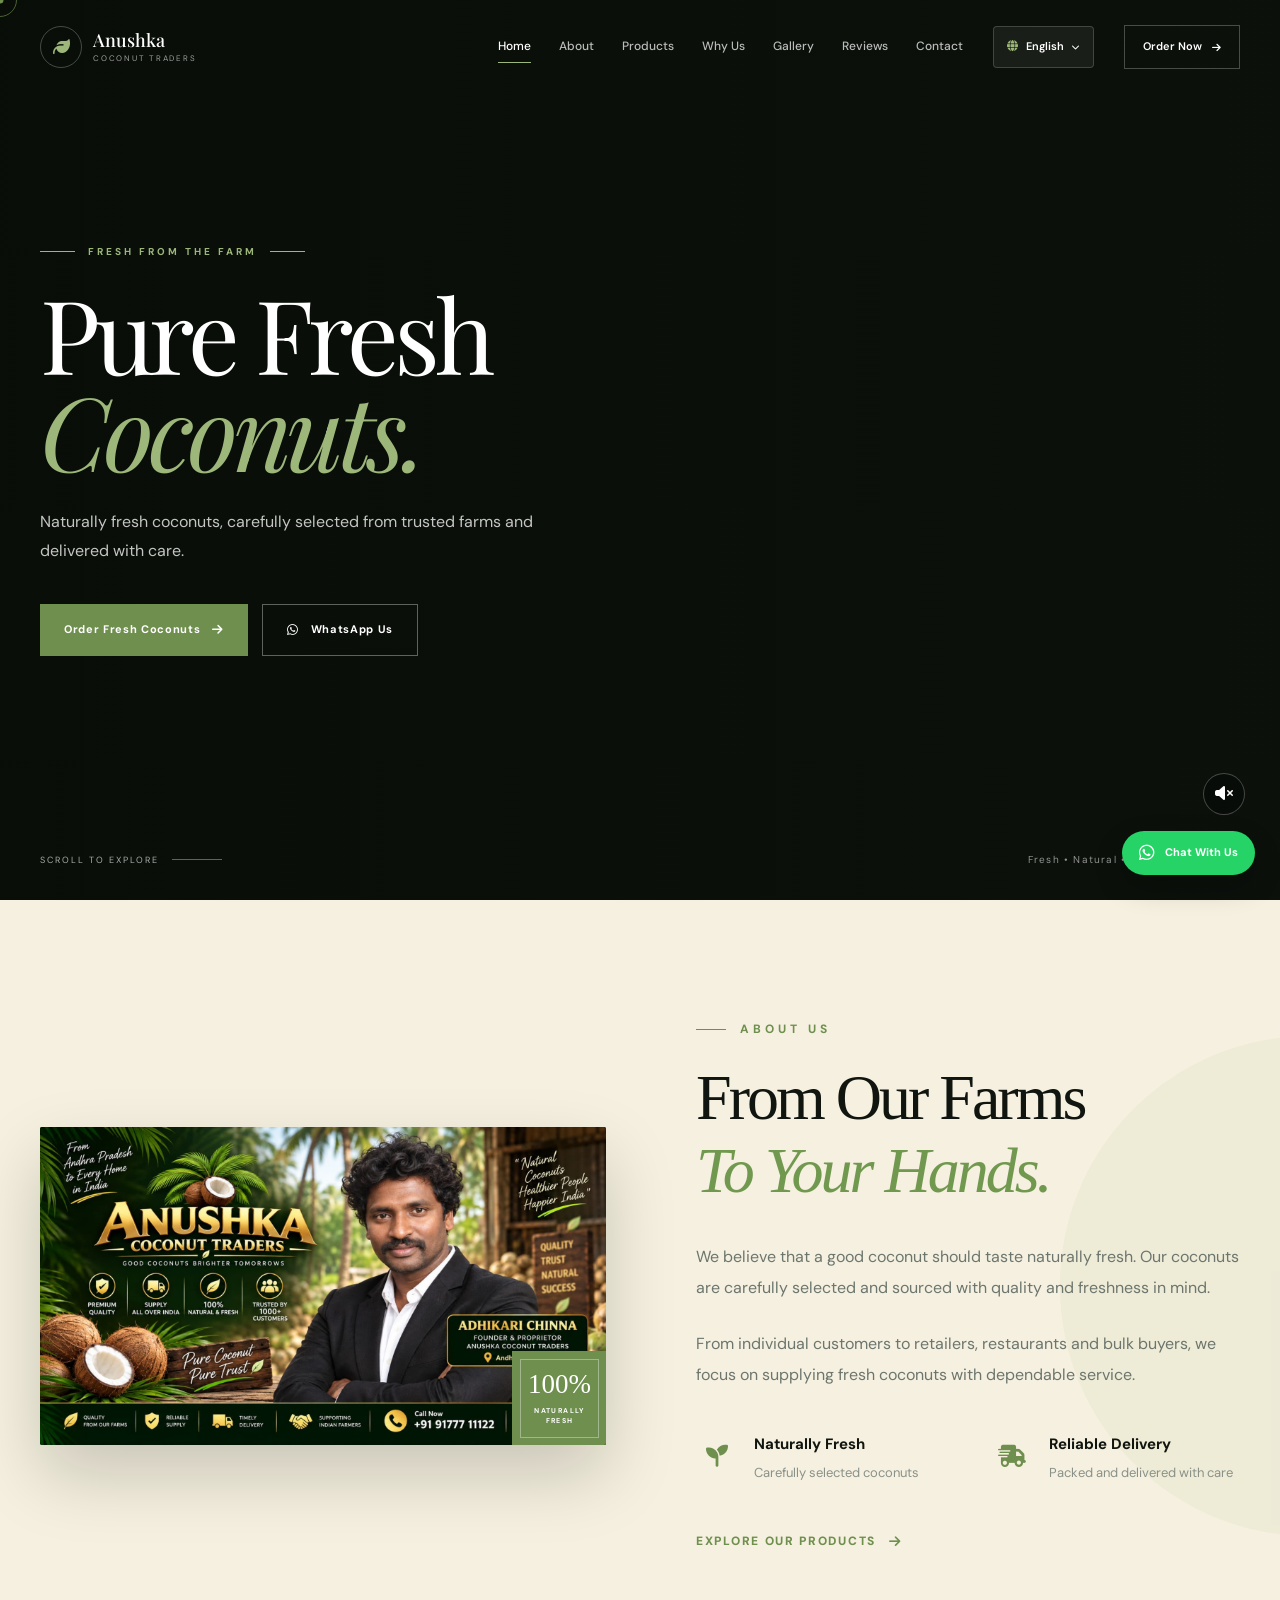
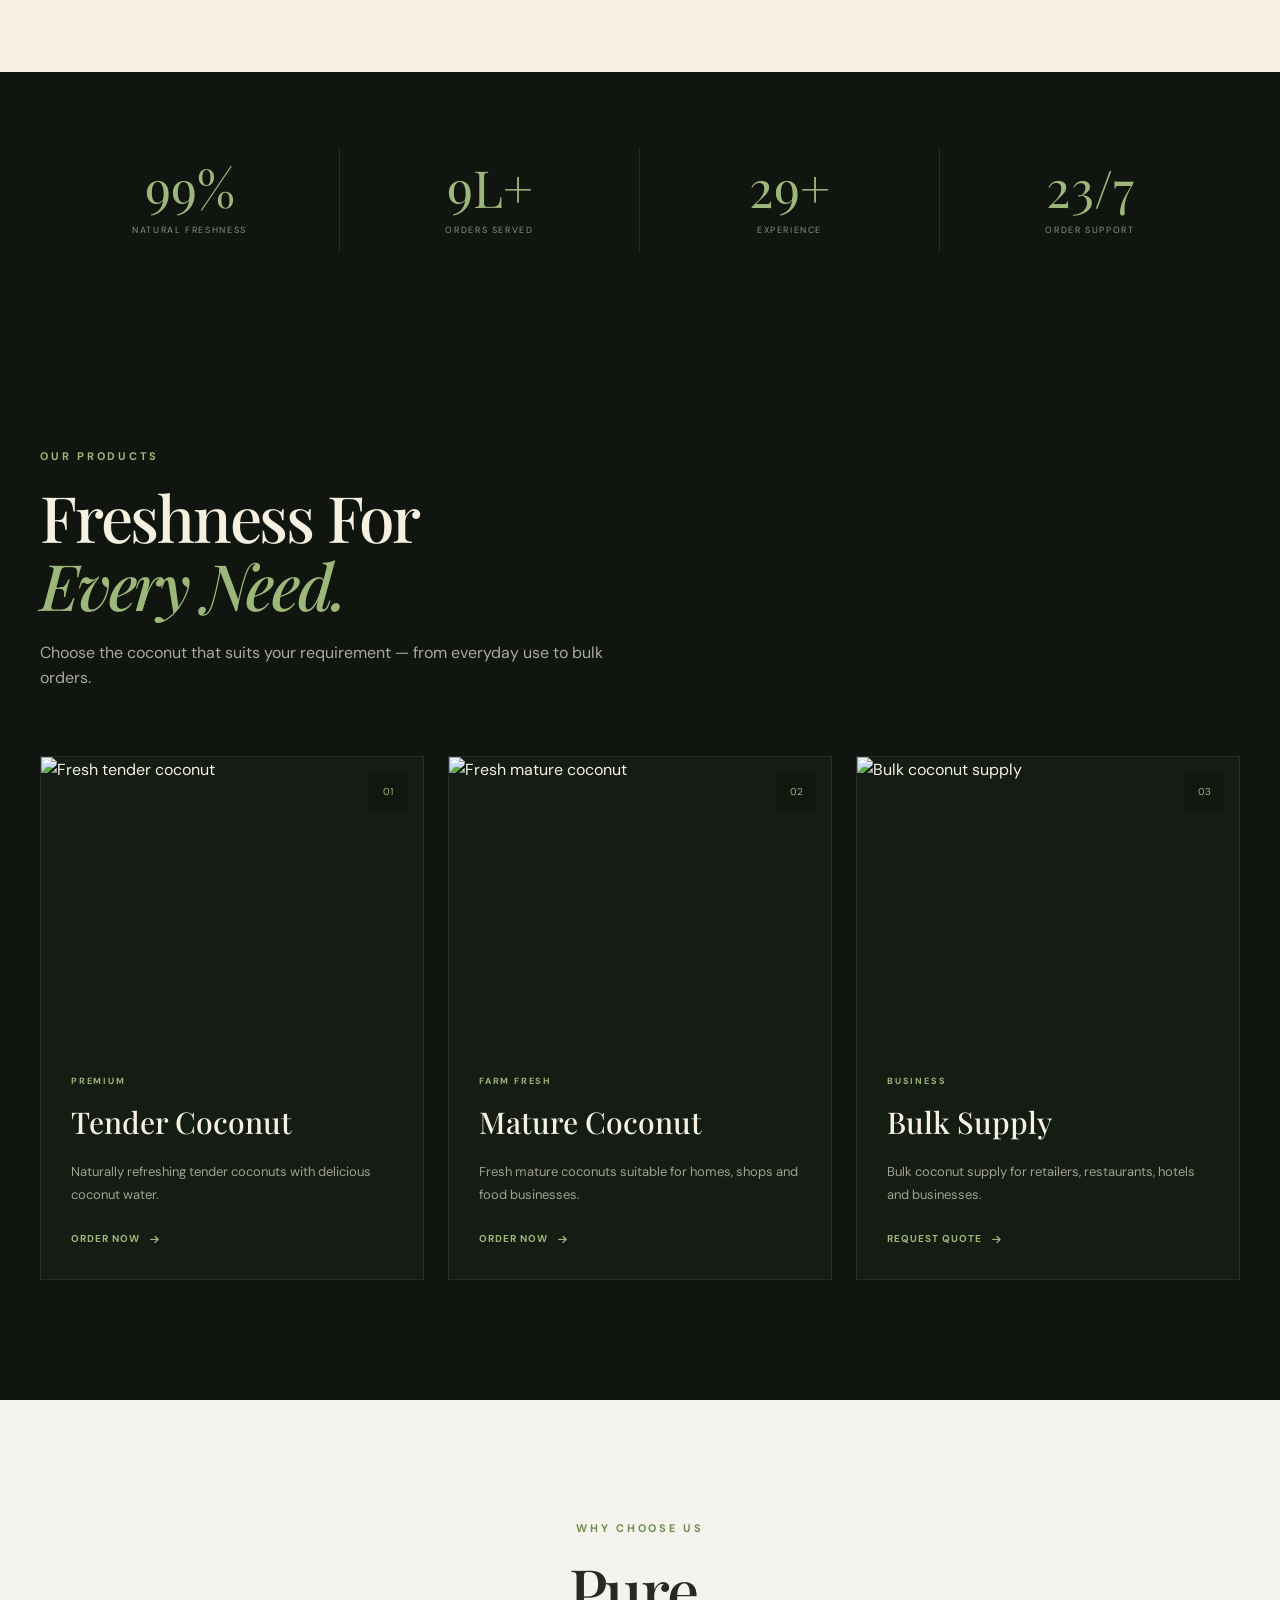
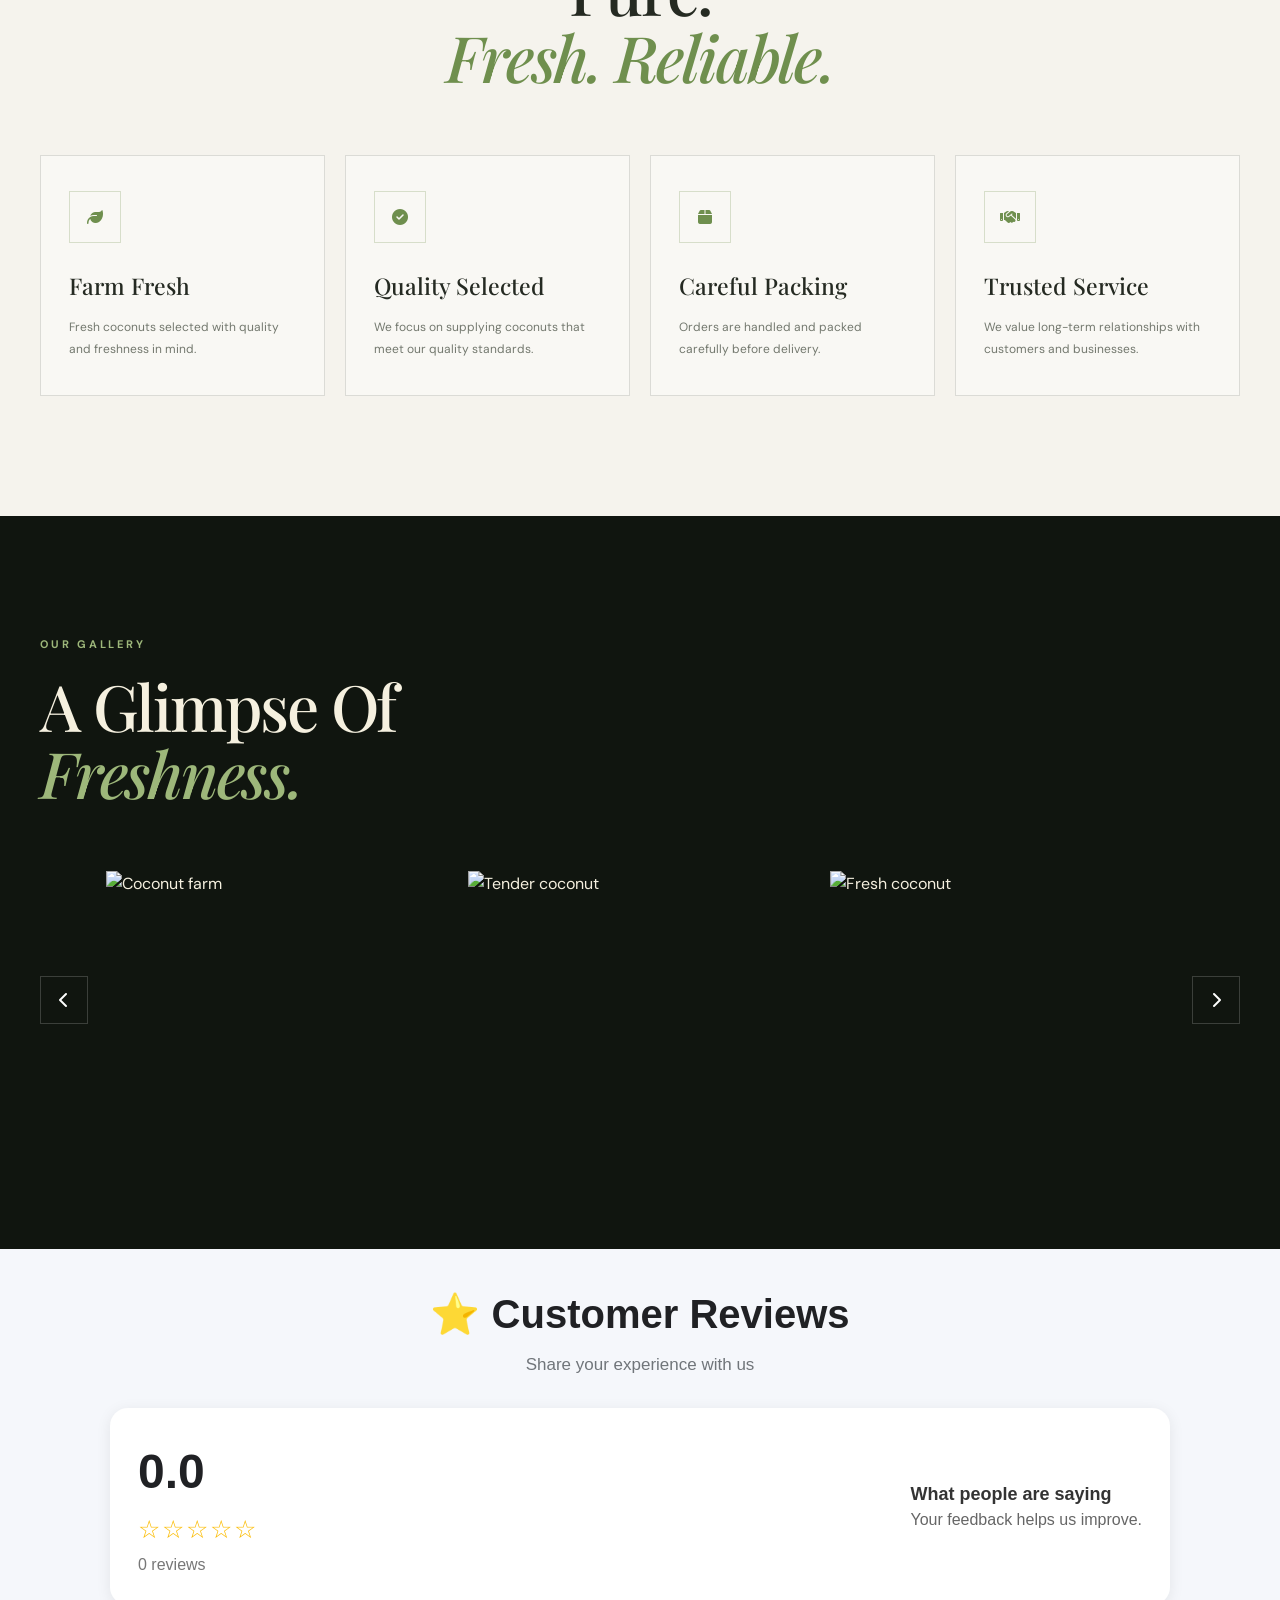
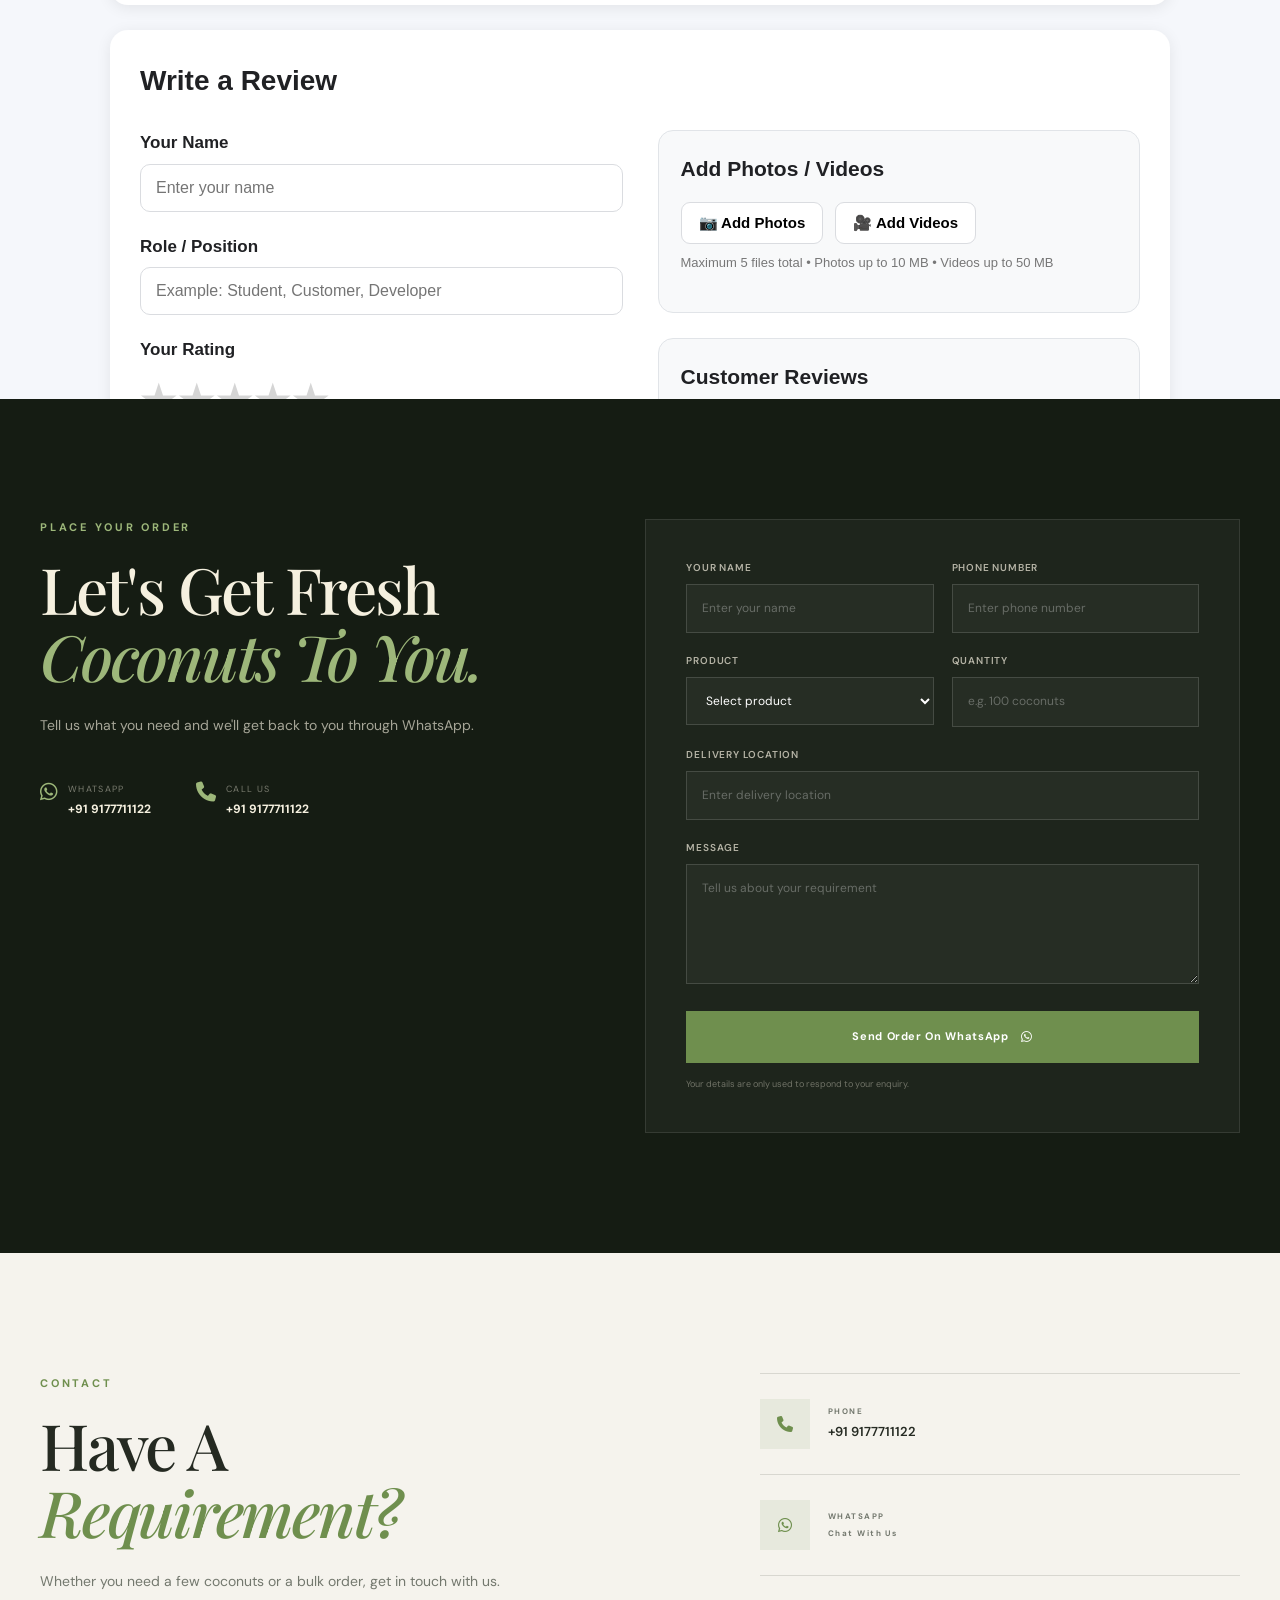
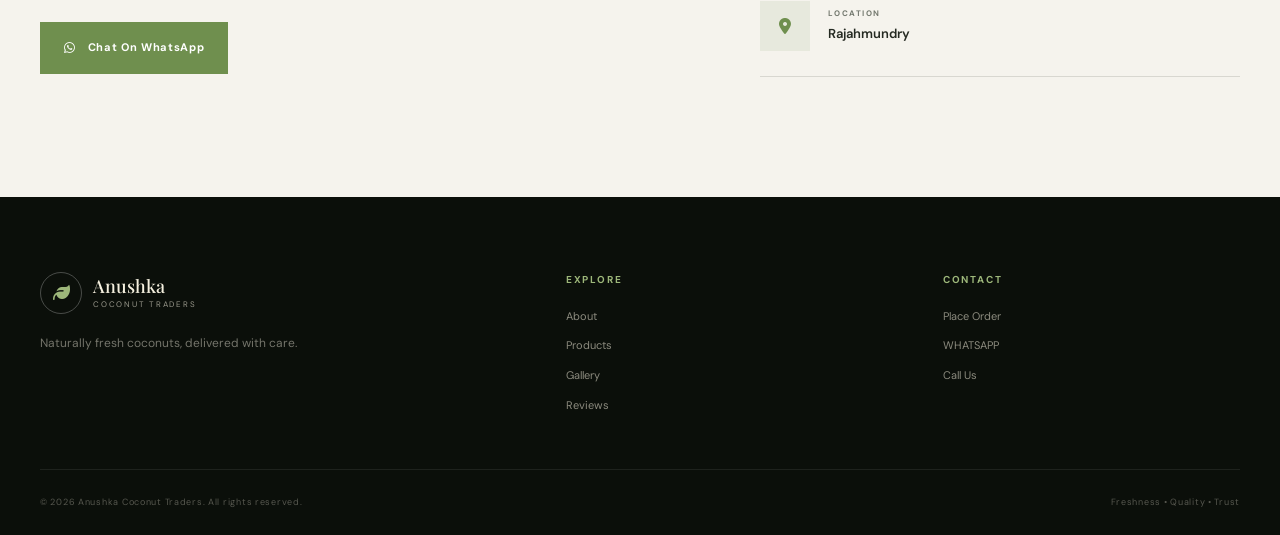
==== Anushka/index.html @ 850a8b27 "Add files via upload" ====
<!DOCTYPE html>
<html lang="en">

<head>

    <meta charset="UTF-8">

    <meta
        name="viewport"
        content="width=device-width, initial-scale=1.0">

    <meta
        name="description"
        content="Anushka Coconut Traders - Fresh and quality coconuts sourced from trusted farms and supplied with care.">

    <meta
        name="keywords"
        content="Anushka Coconut Traders, fresh coconut, tender coconut, mature coconut, coconut supplier, coconut wholesale">

    <title>Anushka Coconut Traders | Naturally Fresh</title>


    <!-- =====================================================
         GOOGLE FONTS
    ====================================================== -->

    <link rel="preconnect" href="https://fonts.googleapis.com">

    <link
        rel="preconnect"
        href="https://fonts.gstatic.com"
        crossorigin>

    <link
        href="https://fonts.googleapis.com/css2?family=DM+Sans:wght@300;400;500;600;700&family=Playfair+Display:ital,wght@0,400;0,500;0,600;0,700;1,400;1,500&display=swap"
        rel="stylesheet">


    <!-- =====================================================
         FONT AWESOME
    ====================================================== -->

    <link
        rel="stylesheet"
        href="https://cdnjs.cloudflare.com/ajax/libs/font-awesome/6.5.2/css/all.min.css">


    <!-- =====================================================
         MAIN CSS
    ====================================================== -->

    <link
        rel="stylesheet"
        href="style.css">


    <!-- =====================================================
         FAVICON
    ====================================================== -->

    <link
        rel="icon"
        href="ACT Icon.jpeg">


</head>


<body class="no-scroll">


<!-- =========================================================
     PRELOADER
========================================================= -->

<div
    class="preloader"
    id="preloader">

    <div class="preloader-content">

        <h2>ACT</h2>

        <div class="loader-line">

            <span></span>

        </div>

        <p>
            GOOD COCONUTS. BRIGHTER TOMORROWS.
        </p>

    </div>

</div>



<!-- =========================================================
     CUSTOM CURSOR
========================================================= -->

<div class="cursor-dot"></div>

<div class="cursor-ring"></div>



<!-- =========================================================
     NAVBAR
========================================================= -->

<header
    class="navbar"
    id="navbar">

    <div class="container nav-container">


        <!-- LOGO -->

        <a
            href="#home"
            class="logo">

            <span class="logo-icon">

                <i class="fa-solid fa-leaf"></i>

            </span>

            <span class="logo-text">

                <strong>
                    Anushka
                </strong>

                <small>
                    Coconut Traders
                </small>

            </span>

        </a>



        <!-- =================================================
             NAVIGATION
        ================================================== -->

        <nav
            class="nav-menu"
            id="navMenu">


            <a
                href="#home"
                class="nav-link active"
                data-i18n="nav_home">

                Home

            </a>


            <a
                href="#about"
                class="nav-link"
                data-i18n="nav_about">

                About

            </a>


            <a
                href="#products"
                class="nav-link"
                data-i18n="nav_products">

                Products

            </a>


            <a
                href="#why-us"
                class="nav-link"
                data-i18n="nav_why">

                Why Us

            </a>


            <a
                href="#gallery"
                class="nav-link"
                data-i18n="nav_gallery">

                Gallery

            </a>


            <a
                href="#reviews"
                class="nav-link"
                data-i18n="nav_reviews">

                Reviews

            </a>


            <a
                href="#contact"
                class="nav-link"
                data-i18n="nav_contact">

                Contact

            </a>


            <!-- MOBILE LANGUAGE SWITCHER -->

            <div class="mobile-language-switcher">

                <div class="language-switcher">

                    <button
                        class="language-btn"
                        id="mobileLanguageBtn"
                        type="button"
                        aria-label="Select Language"
                        aria-expanded="false">

                        <i class="fa-solid fa-globe"></i>

                        <span>
                            <span id="mobileCurrentLanguage">
                                English
                            </span>
                        </span>

                        <i class="fa-solid fa-chevron-down language-arrow"></i>

                    </button>


                    <div
                        class="language-dropdown"
                        id="mobileLanguageDropdown">

                        <button
                            type="button"
                            class="language-option active"
                            data-language="en">

                            🇬🇧 English

                        </button>


                        <button
                            type="button"
                            class="language-option"
                            data-language="te">

                            🇮🇳 తెలుగు

                        </button>


                        <button
                            type="button"
                            class="language-option"
                            data-language="hi">

                            🇮🇳 हिन्दी

                        </button>

                    </div>

                </div>

            </div>

        </nav>



        <!-- =================================================
             DESKTOP LANGUAGE SWITCHER
        ================================================== -->

        <div class="language-switcher">

            <button
                class="language-btn"
                id="languageBtn"
                type="button"
                aria-label="Select Language"
                aria-expanded="false">

                <i class="fa-solid fa-globe"></i>

                <span id="currentLanguage">
                    English
                </span>

                <i class="fa-solid fa-chevron-down language-arrow"></i>

            </button>


            <div
                class="language-dropdown"
                id="languageDropdown">


                <button
                    type="button"
                    class="language-option active"
                    data-language="en">

                    🇬🇧 English

                </button>


                <button
                    type="button"
                    class="language-option"
                    data-language="te">

                    🇮🇳 తెలుగు

                </button>


                <button
                    type="button"
                    class="language-option"
                    data-language="hi">

                    🇮🇳 हिन्दी

                </button>


            </div>

        </div>



        <!-- =================================================
             ORDER BUTTON
        ================================================== -->

        <a
            href="#order"
            class="nav-order-btn magnetic">

            <span data-i18n="nav_order">
                Order Now
            </span>

            <i class="fa-solid fa-arrow-right"></i>

        </a>



        <!-- =================================================
             MOBILE MENU
        ================================================== -->

        <button
            class="menu-toggle"
            id="menuToggle"
            type="button"
            aria-label="Open menu">

            <span></span>

            <span></span>

            <span></span>

        </button>


    </div>

</header>



<!-- =========================================================
     MAIN
========================================================= -->

<main>



<!-- =========================================================
     HERO
========================================================= -->

<section
    class="hero"
    id="home">


    <!-- HERO VIDEO -->

    <video
        class="hero-video"
        id="heroVideo"
        autoplay
        muted
        loop
        playsinline
        preload="auto">

        <source
            src="ADT Promotion video.mp4"
            type="video/mp4">

    </video>


    <!-- OVERLAY -->

    <div class="hero-overlay"></div>


    <!-- GRADIENT -->

    <div class="hero-gradient"></div>


    <!-- HERO CONTENT -->

    <div class="container hero-container">

        <div class="hero-content reveal">


            <div class="hero-eyebrow">

                <span class="line"></span>

                <span data-i18n="hero_eyebrow">
                    FRESH FROM THE FARM
                </span>

                <span class="line"></span>

            </div>


            <h1 class="hero-title">

                <span
                    class="hero-title-normal"
                    data-i18n="hero_title_1">

                    Pure Fresh

                </span>


                <span
                    data-i18n="hero_title_2">

                    Coconuts.

                </span>

            </h1>


            <p
                class="hero-description"
                data-i18n="hero_description">

                Naturally fresh coconuts, carefully selected
                from trusted farms and delivered with care.

            </p>


            <div class="hero-buttons">


                <a
                    href="#order"
                    class="btn btn-primary magnetic">

                    <span data-i18n="hero_order">
                        Order Fresh Coconuts
                    </span>

                    <i class="fa-solid fa-arrow-right"></i>

                </a>


                <a
                    href="https://wa.me/919393229099"
                    target="_blank"
                    rel="noopener"
                    class="btn btn-outline magnetic">

                    <i class="fa-brands fa-whatsapp"></i>

                    <span data-i18n="hero_whatsapp">
                        WhatsApp Us
                    </span>

                </a>


            </div>


        </div>

    </div>



    <!-- HERO BOTTOM -->

    <div class="hero-bottom">


        <div class="hero-scroll">

            <span data-i18n="hero_scroll">
                SCROLL TO EXPLORE
            </span>

            <div class="scroll-line"></div>

        </div>


        <div
            class="hero-location"
            data-i18n="hero_bottom">

            Fresh • Natural • Carefully Selected

        </div>


    </div>



    <!-- VIDEO SOUND -->

    <button
        class="video-sound"
        id="videoSound"
        type="button"
        aria-label="Toggle video sound">

        <i class="fa-solid fa-volume-xmark"></i>

    </button>


</section>



<!-- =====================================================
     ABOUT SECTION
===================================================== -->

<section class="about-section" id="about">

    <div class="about-container">

        <!-- =========================================
             LEFT — 16:9 IMAGE
        ========================================== -->

        <div class="about-visual reveal-left">

            <div class="about-image-wrapper">

                <img
                    src="Adhikari Chinna-2.jpeg"
                    alt="Anushka Coconut Traders"
                    class="about-image"
                >

                <!-- 100% Badge -->
                <div class="about-image-badge">

                    <strong>100%</strong>

                    <span>
                        NATURALLY<br>
                        FRESH
                    </span>

                </div>

            </div>

        </div>


        <!-- =========================================
             RIGHT — ABOUT CONTENT
        ========================================== -->

        <div class="about-content reveal-right">

            <!-- Eyebrow -->

            <div class="about-eyebrow">

                <span
                    class="eyebrow-line"
                ></span>

                <span
                    data-i18n="about_eyebrow"
                >
                    ABOUT US
                </span>

            </div>


            <!-- Main Heading -->

            <h2 class="about-title">

                <span
                    data-i18n="about_title_1"
                >
                    From Our Farms
                </span>

                <em
                    data-i18n="about_title_2"
                >
                    To Your Hands.
                </em>

            </h2>


            <!-- Description -->

            <div class="about-description">

                <p
                    data-i18n="about_text_1"
                >
                    We believe that a good coconut
                    should taste naturally fresh.
                    Our coconuts are carefully selected
                    and sourced with quality and
                    freshness in mind.
                </p>


                <p
                    data-i18n="about_text_2"
                >
                    From individual customers to
                    retailers, restaurants and bulk
                    buyers, we focus on supplying fresh
                    coconuts with dependable service.
                </p>

            </div>


            <!-- =====================================
                 FEATURES
            ====================================== -->

            <div class="about-features">

                <!-- Feature 1 -->

                <div class="about-feature">

                    <div class="about-feature-icon">

                        <i class="fa-solid fa-seedling"></i>

                    </div>

                    <div class="about-feature-content">

                        <h3
                            data-i18n="about_feature_1"
                        >
                            Naturally Fresh
                        </h3>

                        <p
                            data-i18n="about_feature_1_text"
                        >
                            Carefully selected coconuts
                        </p>

                    </div>

                </div>


                <!-- Feature 2 -->

                <div class="about-feature">

                    <div class="about-feature-icon">

                        <i class="fa-solid fa-truck-fast"></i>

                    </div>

                    <div class="about-feature-content">

                        <h3
                            data-i18n="about_feature_2"
                        >
                            Reliable Delivery
                        </h3>

                        <p
                            data-i18n="about_feature_2_text"
                        >
                            Packed and delivered with care
                        </p>

                    </div>

                </div>

            </div>


            <!-- =====================================
                 CTA
            ====================================== -->

            <a
                href="#products"
                class="about-link magnetic"
            >

                <span
                    data-i18n="about_button"
                >
                    Explore Our Products
                </span>

                <i class="fa-solid fa-arrow-right"></i>

            </a>

        </div>

    </div>

</section>


<!-- =========================================================
     STATS
========================================================= -->

<section class="stats-section">

    <div class="container stats-grid">


        <div class="stat reveal">

            <div class="stat-number">

                <span
                    class="counter"
                    data-target="100">

                    0

                </span>%

            </div>

            <div
                class="stat-label"
                data-i18n="stat_1">

                Natural Freshness

            </div>

        </div>


        <div class="stat reveal">

            <div class="stat-number">

                <span
                    class="counter"
                    data-target="10">

                    0

                </span>L+

            </div>

            <div
                class="stat-label"
                data-i18n="stat_2">

                Orders Served

            </div>

        </div>


        <div class="stat reveal">

            <div class="stat-number">

                <span
                    class="counter"
                    data-target="30">

                    0

                </span>+

            </div>

            <div
                class="stat-label"
                data-i18n="stat_3">

                Experience

            </div>

        </div>


        <div class="stat reveal">

            <div class="stat-number">

                <span
                    class="counter"
                    data-target="24">

                    0

                </span>/7

            </div>

            <div
                class="stat-label"
                data-i18n="stat_4">

                Order Support

            </div>

        </div>


    </div>

</section>



<!-- =========================================================
     PRODUCTS
========================================================= -->

<section
    class="section products dark-section"
    id="products">

    <div class="container">


        <div class="section-heading">


            <p
                class="eyebrow"
                data-i18n="products_eyebrow">

                OUR PRODUCTS

            </p>


            <h2 class="section-title">

                <span data-i18n="products_title_1">
                    Freshness For
                </span>

                <em data-i18n="products_title_2">
                    Every Need.
                </em>

            </h2>


            <p
                class="section-subtitle"
                data-i18n="products_description">

                Choose the coconut that suits your
                requirement — from everyday use to
                bulk orders.

            </p>


        </div>



        <div class="products-grid">


            <!-- PRODUCT 1 -->

            <article class="product-card reveal">


                <div class="product-image">

                    <img
                        src="assets/images/coconut-2.jpg"
                        alt="Fresh tender coconut">

                    <span class="product-number">
                        01
                    </span>

                </div>


                <div class="product-content">


                    <p
                        class="product-type"
                        data-i18n="product_1_type">

                        PREMIUM

                    </p>


                    <h3 data-i18n="product_1_title">
                        Tender Coconut
                    </h3>


                    <p data-i18n="product_1_text">

                        Naturally refreshing tender
                        coconuts with delicious coconut water.

                    </p>


                    <a
                        href="#order"
                        class="card-link">

                        <span data-i18n="product_1_button">
                            Order Now
                        </span>

                        <i class="fa-solid fa-arrow-right"></i>

                    </a>


                </div>

            </article>



            <!-- PRODUCT 2 -->

            <article class="product-card reveal">


                <div class="product-image">

                    <img
                        src="assets/images/coconut-3.jpg"
                        alt="Fresh mature coconut">

                    <span class="product-number">
                        02
                    </span>

                </div>


                <div class="product-content">


                    <p
                        class="product-type"
                        data-i18n="product_2_type">

                        FARM FRESH

                    </p>


                    <h3 data-i18n="product_2_title">
                        Mature Coconut
                    </h3>


                    <p data-i18n="product_2_text">

                        Fresh mature coconuts suitable
                        for homes, shops and food businesses.

                    </p>


                    <a
                        href="#order"
                        class="card-link">

                        <span data-i18n="product_2_button">
                            Order Now
                        </span>

                        <i class="fa-solid fa-arrow-right"></i>

                    </a>


                </div>

            </article>



            <!-- PRODUCT 3 -->

            <article class="product-card reveal">


                <div class="product-image">

                    <img
                        src="assets/images/coconut-4.jpg"
                        alt="Bulk coconut supply">

                    <span class="product-number">
                        03
                    </span>

                </div>


                <div class="product-content">


                    <p
                        class="product-type"
                        data-i18n="product_3_type">

                        BUSINESS

                    </p>


                    <h3 data-i18n="product_3_title">
                        Bulk Supply
                    </h3>


                    <p data-i18n="product_3_text">

                        Bulk coconut supply for retailers,
                        restaurants, hotels and businesses.

                    </p>


                    <a
                        href="#order"
                        class="card-link">

                        <span data-i18n="product_3_button">
                            Request Quote
                        </span>

                        <i class="fa-solid fa-arrow-right"></i>

                    </a>


                </div>

            </article>


        </div>

    </div>

</section>



<!-- =========================================================
     WHY US
========================================================= -->

<section
    class="section why-us"
    id="why-us">

    <div class="container">


        <div class="section-heading center">


            <p
                class="eyebrow"
                data-i18n="why_eyebrow">

                WHY CHOOSE US

            </p>


            <h2 class="section-title">

                <span data-i18n="why_title_1">
                    Pure.
                </span>

                <em data-i18n="why_title_2">
                    Fresh. Reliable.
                </em>

            </h2>


        </div>



        <div class="why-grid">


            <div class="why-card reveal">

                <div class="why-icon">

                    <i class="fa-solid fa-leaf"></i>

                </div>


                <h3 data-i18n="why_1_title">
                    Farm Fresh
                </h3>


                <p data-i18n="why_1_text">

                    Fresh coconuts selected with
                    quality and freshness in mind.

                </p>

            </div>



            <div class="why-card reveal">

                <div class="why-icon">

                    <i class="fa-solid fa-circle-check"></i>

                </div>


                <h3 data-i18n="why_2_title">
                    Quality Selected
                </h3>


                <p data-i18n="why_2_text">

                    We focus on supplying coconuts
                    that meet our quality standards.

                </p>

            </div>



            <div class="why-card reveal">

                <div class="why-icon">

                    <i class="fa-solid fa-box"></i>

                </div>


                <h3 data-i18n="why_3_title">
                    Careful Packing
                </h3>


                <p data-i18n="why_3_text">

                    Orders are handled and packed
                    carefully before delivery.

                </p>

            </div>



            <div class="why-card reveal">

                <div class="why-icon">

                    <i class="fa-solid fa-handshake"></i>

                </div>


                <h3 data-i18n="why_4_title">
                    Trusted Service
                </h3>


                <p data-i18n="why_4_text">

                    We value long-term relationships
                    with customers and businesses.

                </p>

            </div>


        </div>

    </div>

</section>



<!-- =========================================================
     GALLERY
========================================================= -->

<section
    class="section gallery dark-section"
    id="gallery">

    <div class="container">


        <div class="section-heading">


            <p
                class="eyebrow"
                data-i18n="gallery_eyebrow">

                OUR GALLERY

            </p>


            <h2 class="section-title">

                <span data-i18n="gallery_title_1">
                    A Glimpse Of
                </span>

                <em data-i18n="gallery_title_2">
                    Freshness.
                </em>

            </h2>


        </div>



        <div class="gallery-carousel-row">


            <button
                class="gallery-prev"
                type="button"
                aria-label="Previous image">

                <i class="fa-solid fa-chevron-left"></i>

            </button>


            <div class="gallery-window">

                <div class="gallery-track">


                    <div
                        class="gallery-item"
                        data-gallery-image="assets/images/coconut-1.jpg">

                        <img
                            src="assets/images/coconut-1.jpg"
                            alt="Coconut farm">

                        <div class="gallery-overlay">

                            <span data-i18n="gallery_view">
                                View
                            </span>

                            <i class="fa-solid fa-expand"></i>

                        </div>

                    </div>


                    <div
                        class="gallery-item"
                        data-gallery-image="assets/images/coconut-2.jpg">

                        <img
                            src="assets/images/coconut-2.jpg"
                            alt="Tender coconut">

                        <div class="gallery-overlay">

                            <span data-i18n="gallery_view">
                                View
                            </span>

                            <i class="fa-solid fa-expand"></i>

                        </div>

                    </div>


                    <div
                        class="gallery-item"
                        data-gallery-image="assets/images/coconut-3.jpg">

                        <img
                            src="assets/images/coconut-3.jpg"
                            alt="Fresh coconut">

                        <div class="gallery-overlay">

                            <span data-i18n="gallery_view">
                                View
                            </span>

                            <i class="fa-solid fa-expand"></i>

                        </div>

                    </div>


                    <div
                        class="gallery-item"
                        data-gallery-image="assets/images/coconut-4.jpg">

                        <img
                            src="assets/images/coconut-4.jpg"
                            alt="Coconut harvest">

                        <div class="gallery-overlay">

                            <span data-i18n="gallery_view">
                                View
                            </span>

                            <i class="fa-solid fa-expand"></i>

                        </div>

                    </div>


                    <div
                        class="gallery-item"
                        data-gallery-image="assets/images/coconut-5.jpg">

                        <img
                            src="assets/images/coconut-5.jpg"
                            alt="Coconuts">

                        <div class="gallery-overlay">

                            <span data-i18n="gallery_view">
                                View
                            </span>

                            <i class="fa-solid fa-expand"></i>

                        </div>

                    </div>


                    <div
                        class="gallery-item"
                        data-gallery-image="assets/images/coconut-6.jpg">

                        <img
                            src="assets/images/coconut-6.jpg"
                            alt="Coconut farm">

                        <div class="gallery-overlay">

                            <span data-i18n="gallery_view">
                                View
                            </span>

                            <i class="fa-solid fa-expand"></i>

                        </div>

                    </div>


                    <div
                        class="gallery-item"
                        data-gallery-image="assets/images/coconut-7.jpg">

                        <img
                            src="assets/images/coconut-7.jpg"
                            alt="Coconut packing">

                        <div class="gallery-overlay">

                            <span data-i18n="gallery_view">
                                View
                            </span>

                            <i class="fa-solid fa-expand"></i>

                        </div>

                    </div>


                    <div
                        class="gallery-item"
                        data-gallery-image="assets/images/coconut-8.jpg">

                        <img
                            src="assets/images/coconut-8.jpg"
                            alt="Fresh coconuts">

                        <div class="gallery-overlay">

                            <span data-i18n="gallery_view">
                                View
                            </span>

                            <i class="fa-solid fa-expand"></i>

                        </div>

                    </div>


                </div>

            </div>


            <button
                class="gallery-next"
                type="button"
                aria-label="Next image">

                <i class="fa-solid fa-chevron-right"></i>

            </button>


        </div>

    </div>

</section>



<!-- =========================================================
     LIGHTBOX
========================================================= -->

<div
    class="gallery-lightbox"
    id="galleryLightbox"
    aria-hidden="true">


    <button
        class="lightbox-close"
        id="galleryLightboxClose"
        type="button"
        aria-label="Close gallery">

        <i class="fa-solid fa-xmark"></i>

    </button>


    <button
        class="lightbox-nav lightbox-prev"
        id="galleryLightboxPrev"
        type="button"
        aria-label="Previous image">

        <i class="fa-solid fa-chevron-left"></i>

    </button>


    <div class="lightbox-image-wrap">

        <img
            id="galleryLightboxImage"
            src=""
            alt="Coconut gallery">

    </div>


    <button
        class="lightbox-nav lightbox-next"
        id="galleryLightboxNext"
        type="button"
        aria-label="Next image">

        <i class="fa-solid fa-chevron-right"></i>

    </button>


    <div
        class="lightbox-counter"
        id="galleryLightboxCounter">

        1 / 1

    </div>


</div>


<!-- =====================================================
     REVIEWS
===================================================== -->

<section class="reviews-section" id="reviews">

    <div class="review-system-wrapper">

        <iframe
            src="reviews.html"
            class="review-frame"
            title="Customer Reviews"
            loading="lazy">
        </iframe>

    </div>

</section>


<!-- =========================================================
     ORDER
========================================================= -->

<section
    class="section order-section dark-section"
    id="order">

    <div class="container">


        <div class="order-grid">


            <!-- ORDER CONTENT -->

            <div class="order-content reveal-left">


                <p
                    class="eyebrow"
                    data-i18n="order_eyebrow">

                    PLACE YOUR ORDER

                </p>


                <h2 class="section-title">

                    <span data-i18n="order_title_1">
                        Let's Get Fresh
                    </span>

                    <em data-i18n="order_title_2">
                        Coconuts To You.
                    </em>

                </h2>


                <p data-i18n="order_description">

                    Tell us what you need and we'll
                    get back to you through WhatsApp.

                </p>


                <div class="order-contact">


                    <div>

                        <i class="fa-brands fa-whatsapp"></i>

                        <span data-i18n="whatsapp">
                            WhatsApp
                        </span>

                        <strong>
                            +91 9177711122
                        </strong>

                    </div>


                    <div>

                        <i class="fa-solid fa-phone"></i>

                        <span data-i18n="order_call">
                            Call Us
                        </span>

                        <strong>
                            +91 9177711122
                        </strong>

                    </div>


                </div>


            </div>



            <!-- ORDER FORM -->

            <form
                class="order-form reveal-right"
                id="orderForm">


                <!-- NAME + PHONE -->

                <div class="form-row">


                    <div class="form-group">

                        <label
                            for="customerName"
                            data-i18n="form_name">

                            Your Name

                        </label>


                        <input
                            type="text"
                            id="customerName"
                            name="name"
                            placeholder="Enter your name"
                            data-i18n-placeholder="form_name_placeholder"
                            autocomplete="name"
                            required>

                    </div>



                    <div class="form-group">

                        <label
                            for="customerPhone"
                            data-i18n="form_phone">

                            Phone Number

                        </label>


                        <input
                            type="tel"
                            id="customerPhone"
                            name="phone"
                            placeholder="Enter phone number"
                            data-i18n-placeholder="form_phone_placeholder"
                            autocomplete="tel"
                            required>

                    </div>


                </div>



                <!-- PRODUCT + QUANTITY -->

                <div class="form-row">


                    <div class="form-group">

                        <label
                            for="productType"
                            data-i18n="form_product">

                            Product

                        </label>


                        <select
                            id="productType"
                            name="product">


                            <option
                                value=""
                                data-i18n-option="form_product_placeholder">

                                Select product

                            </option>


                            <option
                                value="Tender Coconut"
                                data-i18n-option="form_tender">

                                Tender Coconut

                            </option>


                            <option
                                value="Mature Coconut"
                                data-i18n-option="form_mature">

                                Mature Coconut

                            </option>


                            <option
                                value="Bulk Supply"
                                data-i18n-option="form_bulk">

                                Bulk Supply

                            </option>


                        </select>

                    </div>



                    <div class="form-group">

                        <label
                            for="quantity"
                            data-i18n="form_quantity">

                            Quantity

                        </label>


                        <input
                            type="text"
                            id="quantity"
                            name="quantity"
                            placeholder="e.g. 100 coconuts"
                            data-i18n-placeholder="form_quantity_placeholder">

                    </div>


                </div>



                <!-- LOCATION -->

                <div class="form-group">

                    <label
                        for="location"
                        data-i18n="form_location">

                        Delivery Location

                    </label>


                    <input
                        type="text"
                        id="location"
                        name="location"
                        placeholder="Enter delivery location"
                        data-i18n-placeholder="form_location_placeholder">

                </div>



                <!-- MESSAGE -->

                <div class="form-group">

                    <label
                        for="orderMessage"
                        data-i18n="form_message">

                        Message

                    </label>


                    <textarea
                        id="orderMessage"
                        name="message"
                        rows="4"
                        placeholder="Tell us about your requirement"
                        data-i18n-placeholder="form_message_placeholder"></textarea>

                </div>



                <!-- SUBMIT -->

                <button
                    type="submit"
                    class="btn btn-primary form-submit magnetic">

                    <span data-i18n="form_submit">
                        Send Order On WhatsApp
                    </span>

                    <i class="fa-brands fa-whatsapp"></i>

                </button>



                <!-- NOTE -->

                <p
                    class="form-note"
                    data-i18n="form_note">

                    <i class="fa-solid fa-lock"></i>

                    Your details are only used to
                    respond to your enquiry.

                </p>


            </form>


        </div>

    </div>

</section>



<!-- =========================================================
     CONTACT
========================================================= -->

<section
    class="section contact"
    id="contact">

    <div class="container">


        <div class="contact-grid">


            <div class="contact-content">


                <p
                    class="eyebrow"
                    data-i18n="contact_eyebrow">

                    CONTACT

                </p>


                <h2 class="section-title">

                    <span data-i18n="contact_title_1">
                        Have A
                    </span>

                    <em data-i18n="contact_title_2">
                        Requirement?
                    </em>

                </h2>


                <p data-i18n="contact_description">

                    Whether you need a few coconuts
                    or a bulk order, get in touch with us.

                </p>


                <a
                    href="https://wa.me/919177711122"
                    target="_blank"
                    rel="noopener"
                    class="btn btn-primary magnetic">

                    <i class="fa-brands fa-whatsapp"></i>

                    <span data-i18n="contact_whatsapp">
                        Chat On WhatsApp
                    </span>

                </a>


            </div>



            <!-- CONTACT DETAILS -->

            <div class="contact-details">


                <div class="contact-item">


                    <div class="contact-icon">

                        <i class="fa-solid fa-phone"></i>

                    </div>


                    <div>

                        <span data-i18n="phone">
                            PHONE
                        </span>

                        <a href="tel:+919177711122">
                            +91 9177711122
                        </a>

                    </div>


                </div>



                <div class="contact-item">


                    <div class="contact-icon">

                        <i class="fa-brands fa-whatsapp"></i>

                    </div>


                    <div>

                        <span data-i18n="whatsapp">
                            WHATSAPP
                        </span>

                        <a
                            href="https://wa.me/919177711122"
                            target="_blank"
                            rel="noopener">

                            <span data-i18n="chat">
                                Chat With Us
                            </span>

                        </a>

                    </div>


                </div>



                <div class="contact-item">


                    <div class="contact-icon">

                        <i class="fa-solid fa-location-dot"></i>

                    </div>


                    <div>

                        <span data-i18n="location">
                            LOCATION
                        </span>

                        <strong data-i18n="Rajahmundry">
                            Rajahmundry
                        </strong>

                    </div>


                </div>


            </div>


        </div>

    </div>

</section>



<!-- =========================================================
     FOOTER
========================================================= -->

<footer class="footer">

    <div class="container">


        <div class="footer-grid">


            <!-- BRAND -->

            <div class="footer-brand">


                <a
                    href="#home"
                    class="logo">

                    <span class="logo-icon">

                        <i class="fa-solid fa-leaf"></i>

                    </span>


                    <span class="logo-text">

                        <strong>
                            Anushka
                        </strong>

                        <small>
                            Coconut Traders
                        </small>

                    </span>

                </a>


                <p data-i18n="footer_description">

                    Naturally fresh coconuts,
                    delivered with care.

                </p>


            </div>



            <!-- EXPLORE -->

            <div class="footer-links">


                <h4 data-i18n="footer_explore">
                    Explore
                </h4>


                <a
                    href="#about"
                    data-i18n="nav_about">

                    About

                </a>


                <a
                    href="#products"
                    data-i18n="nav_products">

                    Products

                </a>


                <a
                    href="#gallery"
                    data-i18n="nav_gallery">

                    Gallery

                </a>


                <a
                    href="#reviews"
                    data-i18n="nav_reviews">

                    Reviews

                </a>


            </div>



            <!-- CONTACT -->

            <div class="footer-links">


                <h4 data-i18n="nav_contact">
                    Contact
                </h4>


                <a
                    href="#order"
                    data-i18n="footer_order">

                    Place Order

                </a>


                <a
                    href="https://wa.me/919177711122"
                    target="_blank"
                    rel="noopener"
                    data-i18n="whatsapp">

                    WhatsApp

                </a>


                <a
                    href="tel:+919177711122"
                    data-i18n="order_call">

                    Call Us

                </a>


            </div>


        </div>



        <!-- FOOTER BOTTOM -->

        <div class="footer-bottom">


            <p>

                © 2026 Anushka Coconut Traders.

                <span data-i18n="footer_rights">
                    All rights reserved.
                </span>

            </p>


            <p data-i18n="footer_quality">

                Freshness • Quality • Trust

            </p>


        </div>


    </div>

</footer>



<!-- =========================================================
     FLOATING WHATSAPP
========================================================= -->

<a
    href="https://wa.me/9177711122"
    target="_blank"
    rel="noopener"
    class="floating-whatsapp"
    aria-label="WhatsApp">

    <i class="fa-brands fa-whatsapp"></i>

    <span data-i18n="chat">
        Chat With Us
    </span>

</a>


</main>



<!-- =========================================================
     JAVASCRIPT
========================================================= -->

<script src="script.js"></script>


</body>

</html>
---- Anushka/style.css ----
/* =========================================================
   ANUSHKA COCONUT TRADERS
   PREMIUM COCONUT WEBSITE
   MAIN STYLESHEET
========================================================= */


/* =========================================================
   ROOT
========================================================= */

:root {

    --bg: #f5f3ed;
    --bg-light: #faf9f5;

    --dark: #10150f;
    --dark-2: #151c13;
    --dark-3: #1d261a;

    --green: #6f8f4e;
    --green-dark: #4d6934;
    --green-light: #9db77a;

    --cream: #f5f0df;
    --white: #ffffff;

    --text: #252a22;
    --text-light: #73786e;

    --border: rgba(37, 42, 34, 0.14);
    --border-light: rgba(255, 255, 255, 0.12);

    --shadow:
        0 20px 60px rgba(16, 21, 15, 0.10);

    --transition:
        all 0.35s cubic-bezier(.22, .61, .36, 1);

    --container:
        1240px;

}


/* =========================================================
   RESET
========================================================= */

* {

    margin: 0;
    padding: 0;
    box-sizing: border-box;

}


html {

    scroll-behavior: smooth;

}


body {

    font-family: "DM Sans", sans-serif;

    background:
        var(--bg);

    color:
        var(--text);

    line-height:
        1.6;

    overflow-x:
        hidden;

}


body.no-scroll {

    overflow:
        hidden;

}


img {

    display:
        block;

    width:
        100%;

}


a {

    color:
        inherit;

    text-decoration:
        none;

}


button,
input,
textarea,
select {

    font:
        inherit;

}


button {

    border:
        none;

    cursor:
        pointer;

}


ul {

    list-style:
        none;

}


/* =========================================================
   CONTAINER
========================================================= */

.container {

    width:
        min(
            calc(100% - 80px),
            var(--container)
        );

    margin:
        0 auto;

}


/* =========================================================
   SECTIONS
========================================================= */

.section {

    padding:
        120px 0;

    position:
        relative;

}


.dark-section {

    background:
        var(--dark);

    color:
        var(--cream);

}


/* =========================================================
   TYPOGRAPHY
========================================================= */

.eyebrow {

    font-size:
        11px;

    font-weight:
        700;

    letter-spacing:
        0.25em;

    text-transform:
        uppercase;

    color:
        var(--green);

    margin-bottom:
        18px;

}


.dark-section .eyebrow {

    color:
        var(--green-light);

}


.section-heading {

    max-width:
        720px;

    margin-bottom:
        65px;

}


.section-heading.center {

    margin-left:
        auto;

    margin-right:
        auto;

    text-align:
        center;

}


.section-title {

    font-family:
        "Playfair Display",
        serif;

    font-size:
        clamp(
            42px,
            5vw,
            70px
        );

    font-weight:
        500;

    line-height:
        1.05;

    letter-spacing:
        -0.035em;

}


.section-title em {

    display:
        block;

    color:
        var(--green);

    font-style:
        italic;

}


.dark-section .section-title em {

    color:
        var(--green-light);

}


.section-subtitle {

    max-width:
        600px;

    margin-top:
        22px;

    color:
        var(--text-light);

    font-size:
        16px;

}


.dark-section .section-subtitle {

    color:
        rgba(
            245,
            240,
            223,
            0.68
        );

}


/* =========================================================
   PRELOADER
========================================================= */

.preloader {

    position:
        fixed;

    inset:
        0;

    z-index:
        99999;

    display:
        flex;

    align-items:
        center;

    justify-content:
        center;

    background:
        var(--dark);

    transition:
        opacity 0.8s ease,
        visibility 0.8s ease;

}


.preloader.hide {

    opacity:
        0;

    visibility:
        hidden;

}


.preloader-content {

    text-align:
        center;

    color:
        var(--cream);

}


.preloader-content h2 {

    font-family:
        "Playfair Display",
        serif;

    font-size:
        52px;

    font-weight:
        500;

    letter-spacing:
        0.08em;

}


.loader-line {

    width:
        240px;

    height:
        1px;

    background:
        rgba(
            255,
            255,
            255,
            0.15
        );

    margin:
        15px auto;

    overflow:
        hidden;

}


.loader-line span {

    display:
        block;

    width:
        0;

    height:
        100%;

    background:
        var(--green-light);

    animation:
        loaderProgress 1.3s ease forwards;

}


.preloader-content p {

    font-size:
        10px;

    letter-spacing:
        0.25em;

    color:
        rgba(
            245,
            240,
            223,
            0.55
        );

}


@keyframes loaderProgress {

    from {
        width: 0;
    }

    to {
        width: 100%;
    }

}


/* =========================================================
   CUSTOM CURSOR
========================================================= */

.cursor-dot {

    position:
        fixed;

    width:
        7px;

    height:
        7px;

    border-radius:
        50%;

    background:
        var(--green);

    pointer-events:
        none;

    z-index:
        100000;

    transform:
        translate(-50%, -50%);

}


.cursor-ring {

    position:
        fixed;

    width:
        34px;

    height:
        34px;

    border:
        1px solid
        rgba(
            111,
            143,
            78,
            0.65
        );

    border-radius:
        50%;

    pointer-events:
        none;

    z-index:
        99999;

    transform:
        translate(-50%, -50%);

    transition:
        width 0.25s ease,
        height 0.25s ease,
        border-color 0.25s ease;

}


@media (max-width: 900px) {

    .cursor-dot,
    .cursor-ring {

        display:
            none;

    }

}


/* =========================================================
   NAVBAR
========================================================= */

.navbar {

    position:
        fixed;

    top:
        0;

    left:
        0;

    width:
        100%;

    z-index:
        1000;

    padding:
        25px 0;

    color:
        var(--white);

    transition:
        var(--transition);

}


.navbar.scrolled {

    padding:
        14px 0;

    background:
        rgba(
            16,
            21,
            15,
            0.94
        );

    backdrop-filter:
        blur(18px);

}


.nav-container {

    display:
        flex;

    align-items:
        center;

    gap:
        30px;

}


/* =========================================================
   LOGO
========================================================= */

.logo {

    display:
        inline-flex;

    align-items:
        center;

    gap:
        11px;

    flex-shrink:
        0;

}


.logo-icon {

    width:
        42px;

    height:
        42px;

    display:
        grid;

    place-items:
        center;

    border:
        1px solid
        rgba(
            255,
            255,
            255,
            0.25
        );

    border-radius:
        50%;

    color:
        var(--green-light);

}


.logo-icon i {

    font-size:
        17px;

}


.logo-text {

    display:
        flex;

    flex-direction:
        column;

    line-height:
        1;

}


.logo-text strong {

    font-family:
        "Playfair Display",
        serif;

    font-size:
        18px;

    font-weight:
        500;

}


.logo-text small {

    margin-top:
        5px;

    font-size:
        8px;

    letter-spacing:
        0.22em;

    text-transform:
        uppercase;

    opacity:
        0.6;

}


/* =========================================================
   NAV MENU
========================================================= */

.nav-menu {

    display:
        flex;

    align-items:
        center;

    justify-content:
        center;

    gap:
        28px;

    margin-left:
        auto;

}


.nav-link {

    position:
        relative;

    font-size:
        12px;

    font-weight:
        500;

    color:
        rgba(
            255,
            255,
            255,
            0.72
        );

    transition:
        var(--transition);

}


.nav-link:hover,
.nav-link.active {

    color:
        var(--white);

}


.nav-link::after {

    content:
        "";

    position:
        absolute;

    left:
        0;

    bottom:
        -7px;

    width:
        0;

    height:
        1px;

    background:
        var(--green-light);

    transition:
        width 0.3s ease;

}


.nav-link:hover::after,
.nav-link.active::after {

    width:
        100%;

}


/* =========================================================
   NAV ORDER BUTTON
========================================================= */

.nav-order-btn {

    display:
        inline-flex;

    align-items:
        center;

    gap:
        10px;

    padding:
        12px 18px;

    border:
        1px solid
        rgba(
            255,
            255,
            255,
            0.25
        );

    font-size:
        11px;

    font-weight:
        600;

    white-space:
        nowrap;

    transition:
        var(--transition);

}


.nav-order-btn:hover {

    background:
        var(--white);

    color:
        var(--dark);

}


.nav-order-btn i {

    font-size:
        10px;

}


/* =========================================================
   LANGUAGE SWITCHER
========================================================= */

.language-switcher {

    position:
        relative;

    flex-shrink:
        0;

}


.language-btn {

    display:
        flex;

    align-items:
        center;

    gap:
        8px;

    padding:
        11px 13px;

    color:
        var(--white);

    background:
        rgba(
            255,
            255,
            255,
            0.06
        );

    border:
        1px solid
        rgba(
            255,
            255,
            255,
            0.18
        );

    border-radius:
        4px;

    font-size:
        11px;

    font-weight:
        600;

    white-space:
        nowrap;

    transition:
        var(--transition);

}


.language-btn:hover {

    background:
        rgba(
            255,
            255,
            255,
            0.12
        );

}


.language-btn i:first-child {

    color:
        var(--green-light);

}


.language-arrow {

    font-size:
        8px;

    transition:
        transform 0.3s ease;

}


.language-switcher.open
.language-arrow {

    transform:
        rotate(180deg);

}


.language-dropdown {

    position:
        absolute;

    top:
        calc(100% + 10px);

    right:
        0;

    min-width:
        150px;

    padding:
        7px;

    background:
        rgba(
            20,
            26,
            18,
            0.98
        );

    border:
        1px solid
        rgba(
            255,
            255,
            255,
            0.12
        );

    box-shadow:
        0 20px 50px
        rgba(
            0,
            0,
            0,
            0.3
        );

    opacity:
        0;

    visibility:
        hidden;

    transform:
        translateY(-8px);

    transition:
        var(--transition);

}


.language-switcher.open
.language-dropdown {

    opacity:
        1;

    visibility:
        visible;

    transform:
        translateY(0);

}


.language-option {

    width:
        100%;

    display:
        flex;

    align-items:
        center;

    gap:
        9px;

    padding:
        11px 12px;

    background:
        transparent;

    color:
        rgba(
            255,
            255,
            255,
            0.72
        );

    text-align:
        left;

    font-size:
        12px;

    border-radius:
        3px;

    transition:
        var(--transition);

}


.language-option:hover {

    background:
        rgba(
            255,
            255,
            255,
            0.08
        );

    color:
        var(--white);

}


.language-option.active {

    background:
        rgba(
            111,
            143,
            78,
            0.18
        );

    color:
        var(--green-light);

}


.mobile-language-switcher {

    display:
        none;

}


/* =========================================================
   MOBILE MENU BUTTON
========================================================= */

.menu-toggle {

    display:
        none;

    width:
        42px;

    height:
        42px;

    flex-direction:
        column;

    justify-content:
        center;

    align-items:
        center;

    gap:
        5px;

    background:
        transparent;

}


.menu-toggle span {

    width:
        22px;

    height:
        1px;

    background:
        var(--white);

    transition:
        var(--transition);

}


.menu-toggle.active span:nth-child(1) {

    transform:
        translateY(6px)
        rotate(45deg);

}


.menu-toggle.active span:nth-child(2) {

    opacity:
        0;

}


.menu-toggle.active span:nth-child(3) {

    transform:
        translateY(-6px)
        rotate(-45deg);

}


/* =========================================================
   HERO
========================================================= */

.hero {

    position:
        relative;

    min-height:
        100vh;

    height:
        100svh;

    display:
        flex;

    align-items:
        center;

    overflow:
        hidden;

    background:
        var(--dark);

    color:
        var(--white);

}


.hero-video {

    position:
        absolute;

    inset:
        0;

    width:
        100%;

    height:
        100%;

    object-fit:
        cover;

    z-index:
        0;

}


.hero-overlay {

    position:
        absolute;

    inset:
        0;

    background:
        rgba(
            8,
            13,
            7,
            0.43
        );

    z-index:
        1;

}


.hero-gradient {

    position:
        absolute;

    inset:
        0;

    background:
        linear-gradient(
            90deg,
            rgba(8, 13, 7, 0.90) 0%,
            rgba(8, 13, 7, 0.48) 48%,
            rgba(8, 13, 7, 0.16) 100%
        );

    z-index:
        2;

}


.hero-container {

    position:
        relative;

    z-index:
        3;

}


.hero-content {

    max-width:
        760px;

}


.hero-eyebrow {

    display:
        flex;

    align-items:
        center;

    gap:
        13px;

    margin-bottom:
        24px;

    font-size:
        10px;

    letter-spacing:
        0.3em;

    font-weight:
        700;

    color:
        var(--green-light);

}


.hero-eyebrow .line {

    width:
        35px;

    height:
        1px;

    background:
        var(--green-light);

}


.hero-title {

    font-family:
        "Playfair Display",
        serif;

    font-size:
        clamp(
            60px,
            8vw,
            110px
        );

    font-weight:
        400;

    line-height:
        0.95;

    letter-spacing:
        -0.05em;

}


.hero-title > span:last-child {

    display:
        block;

    color:
        var(--green-light);

    font-style:
        italic;

}


.hero-description {

    max-width:
        550px;

    margin-top:
        30px;

    font-size:
        16px;

    line-height:
        1.8;

    color:
        rgba(
            255,
            255,
            255,
            0.76
        );

}


.hero-buttons {

    display:
        flex;

    align-items:
        center;

    gap:
        14px;

    margin-top:
        38px;

}


/* =========================================================
   BUTTONS
========================================================= */

.btn {

    display:
        inline-flex;

    align-items:
        center;

    justify-content:
        center;

    gap:
        12px;

    min-height:
        52px;

    padding:
        0 24px;

    font-size:
        11px;

    font-weight:
        700;

    letter-spacing:
        0.06em;

    transition:
        var(--transition);

}


.btn-primary {

    background:
        var(--green);

    color:
        var(--white);

}


.btn-primary:hover {

    background:
        var(--green-dark);

    transform:
        translateY(-2px);

}


.btn-outline {

    border:
        1px solid
        rgba(
            255,
            255,
            255,
            0.35
        );

    color:
        var(--white);

}


.btn-outline:hover {

    background:
        var(--white);

    color:
        var(--dark);

}


.btn i {

    font-size:
        12px;

}


/* =========================================================
   HERO BOTTOM
========================================================= */

.hero-bottom {

    position:
        absolute;

    left:
        0;

    right:
        0;

    bottom:
        32px;

    z-index:
        4;

    width:
        min(
            calc(100% - 80px),
            var(--container)
        );

    margin:
        auto;

    display:
        flex;

    align-items:
        center;

    justify-content:
        space-between;

}


.hero-scroll {

    display:
        flex;

    align-items:
        center;

    gap:
        13px;

    font-size:
        9px;

    letter-spacing:
        0.22em;

    color:
        rgba(
            255,
            255,
            255,
            0.65
        );

}


.scroll-line {

    width:
        50px;

    height:
        1px;

    background:
        rgba(
            255,
            255,
            255,
            0.35
        );

}


.hero-location {

    font-size:
        10px;

    letter-spacing:
        0.12em;

    color:
        rgba(
            255,
            255,
            255,
            0.55
        );

}


/* =========================================================
   VIDEO SOUND
========================================================= */

.video-sound {

    position:
        absolute;

    right:
        35px;

    bottom:
        85px;

    z-index:
        5;

    width:
        42px;

    height:
        42px;

    border:
        1px solid
        rgba(
            255,
            255,
            255,
            0.25
        );

    border-radius:
        50%;

    background:
        rgba(
            0,
            0,
            0,
            0.25
        );

    color:
        var(--white);

    backdrop-filter:
        blur(8px);

    transition:
        var(--transition);

}


.video-sound:hover {

    background:
        var(--white);

    color:
        var(--dark);

}


/* =========================================================
   ABOUT SECTION
========================================================= */

.about-section {
    position: relative;
    width: 100%;
    padding: 120px 0;
    background: var(--cream);
    overflow: hidden;
}


/* =========================================================
   CONTAINER
========================================================= */

.about-container {
    width: min(
        1380px,
        calc(100% - 80px)
    );

    margin: 0 auto;

    display: grid;

    grid-template-columns:
        minmax(0, 1.02fr)
        minmax(0, 0.98fr);

    gap: 90px;

    align-items: center;
}


/* =========================================================
   LEFT IMAGE
========================================================= */

.about-visual {
    position: relative;
    width: 100%;
}


/*
   The original image is 1600 × 900.
   Therefore its natural aspect ratio is 16:9.
*/

.about-image-wrapper {
    position: relative;

    width: 100%;

    aspect-ratio: 16 / 9;

    overflow: hidden;

    background: #102517;

    box-shadow:
        0 30px 70px rgba(0, 0, 0, 0.18);

    border-radius: 2px;
}


/* Image */

.about-image {
    display: block;

    width: 100%;
    height: 100%;

    object-fit: cover;

    object-position: center;

    transition:
        transform 0.8s ease;
}


/* Image hover */

.about-image-wrapper:hover
.about-image {
    transform: scale(1.025);
}


/* =========================================================
   IMAGE BADGE
========================================================= */

.about-image-badge {
    position: absolute;

    right: -1px;
    bottom: -1px;

    width: 95px;
    height: 95px;

    display: flex;

    flex-direction: column;

    justify-content: center;

    align-items: center;

    background:
        var(--green);

    color: var(--white);

    text-align: center;

    z-index: 3;
}


.about-image-badge::before {
    content: "";

    position: absolute;

    inset: 8px;

    border: 1px solid
        rgba(255, 255, 255, 0.35);

    pointer-events: none;
}


.about-image-badge strong {
    position: relative;

    font-family:
        Georgia,
        "Times New Roman",
        serif;

    font-size: 27px;

    line-height: 1;

    font-weight: 500;

    margin-bottom: 8px;
}


.about-image-badge span {
    position: relative;

    font-size: 7px;

    line-height: 1.5;

    font-weight: 700;

    letter-spacing: 1.4px;
}


/* =========================================================
   RIGHT CONTENT
========================================================= */

.about-content {
    position: relative;

    max-width: 650px;
}


/* =========================================================
   EYEBROW
========================================================= */

.about-eyebrow {
    display: flex;

    align-items: center;

    gap: 14px;

    margin-bottom: 28px;

    color: var(--green);

    font-size: 12px;

    font-weight: 700;

    letter-spacing: 4px;

    text-transform: uppercase;
}


.eyebrow-line {
    width: 30px;

    height: 1px;

    background:
        var(--green);
}


/* =========================================================
   TITLE
========================================================= */

.about-title {
    margin: 0;

    font-family:
        Georgia,
        "Times New Roman",
        serif;

    font-size:
        clamp(48px, 5vw, 76px);

    line-height: 0.98;

    font-weight: 500;

    letter-spacing: -3px;

    color:
        var(--dark);
}


.about-title span {
    display: block;
}


.about-title em {
    display: block;

    color:
        #71984f;

    font-style: italic;

    font-weight: 500;

    margin-top: 10px;
}


/* =========================================================
   DESCRIPTION
========================================================= */

.about-description {
    margin-top: 38px;

    max-width: 650px;
}


.about-description p {
    margin: 0 0 25px;

    color:
        #6c766e;

    font-size: 16px;

    line-height: 1.95;

    font-weight: 400;
}


.about-description p:last-child {
    margin-bottom: 0;
}


/* =========================================================
   FEATURES
========================================================= */

.about-features {
    display: grid;

    grid-template-columns:
        repeat(2, minmax(0, 1fr));

    gap: 45px;

    margin-top: 40px;

    padding-top: 5px;
}


/* Individual feature */

.about-feature {
    display: flex;

    align-items: flex-start;

    gap: 16px;
}


/* Icon */

.about-feature-icon {
    flex-shrink: 0;

    width: 42px;
    height: 42px;

    display: flex;

    align-items: center;
    justify-content: center;

    color:
        var(--green);

    font-size: 22px;
}


/* Content */

.about-feature-content h3 {
    margin: 0 0 8px;

    font-size: 15px;

    line-height: 1.3;

    color:
        var(--dark);

    font-weight: 700;
}


.about-feature-content p {
    margin: 0;

    color:
        #899189;

    font-size: 13px;

    line-height: 1.6;
}


/* =========================================================
   CTA
========================================================= */

.about-link {
    display: inline-flex;

    align-items: center;

    gap: 13px;

    margin-top: 48px;

    color:
        var(--green);

    font-size: 12px;

    font-weight: 800;

    letter-spacing: 1.7px;

    text-transform: uppercase;

    text-decoration: none;

    transition:
        color 0.3s ease,
        gap 0.3s ease;
}


.about-link i {
    font-size: 13px;

    transition:
        transform 0.3s ease;
}


.about-link:hover {
    color:
        var(--green-dark);

    gap: 18px;
}


.about-link:hover i {
    transform:
        translateX(3px);
}


/* =========================================================
   DECORATIVE BACKGROUND
========================================================= */

.about-section::before {
    content: "";

    position: absolute;

    width: 500px;
    height: 500px;

    right: -280px;
    top: 50%;

    transform:
        translateY(-50%);

    border-radius: 50%;

    background:
        rgba(113, 152, 79, 0.06);

    pointer-events: none;
}


/* =========================================================
   REVEAL ANIMATIONS
========================================================= */

.about-visual.reveal-left {
    opacity: 0;

    transform:
        translateX(-50px);

    transition:
        opacity 0.9s ease,
        transform 0.9s ease;
}


.about-content.reveal-right {
    opacity: 0;

    transform:
        translateX(50px);

    transition:
        opacity 0.9s ease,
        transform 0.9s ease;
}


.about-visual.reveal-left.visible,
.about-content.reveal-right.visible {
    opacity: 1;

    transform:
        translateX(0);
}


/* =========================================================
   TABLET
========================================================= */

@media (max-width: 1100px) {

    .about-section {
        padding: 90px 0;
    }


    .about-container {
        width:
            min(
                100% - 50px,
                950px
            );

        gap: 55px;
    }


    .about-title {
        font-size: 54px;

        letter-spacing: -2px;
    }


    .about-description {
        margin-top: 28px;
    }


    .about-description p {
        font-size: 15px;

        line-height: 1.8;
    }


    .about-features {
        gap: 25px;

        margin-top: 30px;
    }


    .about-link {
        margin-top: 35px;
    }

}


/* =========================================================
   MOBILE
========================================================= */

@media (max-width: 850px) {

    .about-section {
        padding: 75px 0;
    }


    .about-container {
        width:
            calc(100% - 40px);

        grid-template-columns:
            1fr;

        gap: 55px;
    }


    .about-visual {
        width: 100%;
    }


    /*
       Still preserves 16:9.
    */

    .about-image-wrapper {
        aspect-ratio: 16 / 9;
    }


    .about-image-badge {
        width: 50px;
        height: 50px;
        box-sizing: border-box;
    }


    .about-image-badge strong {
        font-size: 14px !important;
        margin-bottom: 3px;
    }


    .about-image-badge span {
        font-size: 3px !important;
        line-height: 1.1;
        letter-spacing: 0.3px;
    }

    .about-image-badge::before {
        inset: 5px;
    }

    .about-content {
        max-width: none;
    }


    .about-title {
        font-size:
            clamp(
                44px,
                10vw,
                62px
            );

        line-height: 1;

        letter-spacing: -2px;
    }


    .about-description {
        margin-top: 30px;
    }


    .about-features {
        gap: 25px;
    }

}


/* =========================================================
   SMALL MOBILE
========================================================= */

@media (max-width: 550px) {

    .about-section {
        padding: 60px 0;
    }


    .about-container {
        width:
            calc(100% - 28px);

        gap: 42px;
    }


    .about-eyebrow {
        font-size: 10px;

        letter-spacing: 3px;

        margin-bottom: 20px;
    }


    .eyebrow-line {
        width: 22px;
    }


    .about-title {
        font-size: 43px;

        letter-spacing: -1.5px;
    }


    .about-description {
        margin-top: 25px;
    }


    .about-description p {
        font-size: 14px;

        line-height: 1.75;

        margin-bottom: 18px;
    }


    .about-features {
        grid-template-columns:
            1fr;

        gap: 22px;

        margin-top: 30px;
    }


    .about-feature {
        gap: 12px;
    }


    .about-feature-icon {
        width: 35px;
        height: 35px;

        font-size: 19px;
    }


    .about-feature-content h3 {
        font-size: 14px;
    }


    .about-feature-content p {
        font-size: 12px;
    }


    .about-link {
        margin-top: 32px;

        font-size: 10px;

        letter-spacing: 1.4px;
    }

}


/* =========================================================
   VERY SMALL DEVICES
========================================================= */

@media (max-width: 380px) {

    .about-title {
        font-size: 38px;
    }


    .about-image-badge {
        width: 78px;
        height: 78px;
    }


    .about-image-badge strong {
        font-size: 19px;
    }


    .about-image-badge span {
        font-size: 6px;
    }

}


/* =========================================================
   REDUCED MOTION
========================================================= */

@media (prefers-reduced-motion: reduce) {

    .about-image {
        transition: none;
    }


    .about-visual.reveal-left,
    .about-content.reveal-right {
        opacity: 1;

        transform: none;

        transition: none;
    }

}

/* =========================================================
   STATS
========================================================= */

.stats-section {

    padding:
        75px 0;

    background:
        var(--dark);

    color:
        var(--white);

}


.stats-grid {

    display:
        grid;

    grid-template-columns:
        repeat(4, 1fr);

}


.stat {

    text-align:
        center;

    padding:
        15px 25px;

    border-right:
        1px solid
        rgba(
            255,
            255,
            255,
            0.10
        );

}


.stat:last-child {

    border-right:
        none;

}


.stat-number {

    font-family:
        "Playfair Display",
        serif;

    font-size:
        clamp(
            38px,
            4vw,
            55px
        );

    line-height:
        1;

    color:
        var(--green-light);

}


.stat-label {

    margin-top:
        10px;

    font-size:
        9px;

    letter-spacing:
        0.18em;

    text-transform:
        uppercase;

    color:
        rgba(
            255,
            255,
            255,
            0.52
        );

}


/* =========================================================
   PRODUCTS
========================================================= */

.products {

    background:
        var(--dark);

}


.products-grid {

    display:
        grid;

    grid-template-columns:
        repeat(3, 1fr);

    gap:
        24px;

}


.product-card {

    background:
        var(--dark-2);

    border:
        1px solid
        rgba(
            255,
            255,
            255,
            0.08
        );

    overflow:
        hidden;

    transition:
        var(--transition);

}


.product-card:hover {

    transform:
        translateY(-8px);

    border-color:
        rgba(
            157,
            183,
            122,
            0.3
        );

}


.product-image {

    position:
        relative;

    aspect-ratio:
        4 / 3;

    overflow:
        hidden;

}


.product-image img {

    width:
        100%;

    height:
        100%;

    object-fit:
        cover;

    transition:
        transform 0.7s ease;

}


.product-card:hover
.product-image img {

    transform:
        scale(1.06);

}


.product-number {

    position:
        absolute;

    top:
        15px;

    right:
        15px;

    display:
        grid;

    place-items:
        center;

    width:
        40px;

    height:
        40px;

    background:
        rgba(
            16,
            21,
            15,
            0.75
        );

    backdrop-filter:
        blur(8px);

    font-size:
        10px;

    color:
        var(--green-light);

}


.product-content {

    padding:
        30px;

}


.product-type {

    font-size:
        9px;

    font-weight:
        700;

    letter-spacing:
        0.2em;

    color:
        var(--green-light);

    margin-bottom:
        10px;

}


.product-content h3 {

    font-family:
        "Playfair Display",
        serif;

    font-size:
        30px;

    font-weight:
        500;

    color:
        var(--cream);

}


.product-content > p:not(.product-type) {

    margin-top:
        14px;

    color:
        rgba(
            245,
            240,
            223,
            0.62
        );

    font-size:
        13px;

    line-height:
        1.8;

}


.card-link {

    display:
        inline-flex;

    align-items:
        center;

    gap:
        10px;

    margin-top:
        24px;

    color:
        var(--green-light);

    font-size:
        10px;

    font-weight:
        700;

    text-transform:
        uppercase;

    letter-spacing:
        0.1em;

}


.card-link i {

    transition:
        transform 0.3s ease;

}


.card-link:hover i {

    transform:
        translateX(5px);

}


/* =========================================================
   WHY US
========================================================= */

.why-us {

    background:
        var(--bg);

}


.why-grid {

    display:
        grid;

    grid-template-columns:
        repeat(4, 1fr);

    gap:
        20px;

}


.why-card {

    padding:
        35px 28px;

    border:
        1px solid
        var(--border);

    background:
        rgba(
            255,
            255,
            255,
            0.35
        );

    transition:
        var(--transition);

}


.why-card:hover {

    transform:
        translateY(-7px);

    background:
        var(--white);

    box-shadow:
        var(--shadow);

}


.why-icon {

    width:
        52px;

    height:
        52px;

    display:
        grid;

    place-items:
        center;

    border:
        1px solid
        rgba(
            111,
            143,
            78,
            0.25
        );

    color:
        var(--green);

    margin-bottom:
        25px;

}


.why-card h3 {

    font-family:
        "Playfair Display",
        serif;

    font-size:
        23px;

    font-weight:
        500;

}


.why-card p {

    margin-top:
        12px;

    color:
        var(--text-light);

    font-size:
        12px;

    line-height:
        1.8;

}


/* =========================================================
   GALLERY
========================================================= */

.gallery {

    background:
        var(--dark);

}


.gallery-carousel-row {

    display:
        flex;

    align-items:
        center;

    gap:
        18px;

}


.gallery-window {

    overflow:
        hidden;

    flex:
        1;

}


.gallery-track {

    display:
        flex;

    gap:
        18px;

    transition:
        transform 0.5s
        cubic-bezier(
            .22,
            .61,
            .36,
            1
        );

}


.gallery-item {

    position:
        relative;

    flex:
        0 0
        calc(
            33.333% - 12px
        );

    aspect-ratio:
        4 / 3;

    overflow:
        hidden;

    cursor:
        pointer;

}


.gallery-item img {

    width:
        100%;

    height:
        100%;

    object-fit:
        cover;

    transition:
        transform 0.6s ease;

}


.gallery-item:hover img {

    transform:
        scale(1.06);

}


.gallery-overlay {

    position:
        absolute;

    inset:
        0;

    display:
        flex;

    align-items:
        flex-end;

    justify-content:
        space-between;

    padding:
        20px;

    background:
        linear-gradient(
            transparent,
            rgba(
                0,
                0,
                0,
                0.65
            )
        );

    color:
        var(--white);

    opacity:
        0;

    transition:
        opacity 0.35s ease;

}


.gallery-item:hover
.gallery-overlay {

    opacity:
        1;

}


.gallery-overlay span {

    font-size:
        10px;

    letter-spacing:
        0.15em;

    text-transform:
        uppercase;

}


.gallery-overlay i {

    width:
        36px;

    height:
        36px;

    display:
        grid;

    place-items:
        center;

    border:
        1px solid
        rgba(
            255,
            255,
            255,
            0.4
        );

    border-radius:
        50%;

}


.gallery-prev,
.gallery-next {

    width:
        48px;

    height:
        48px;

    flex-shrink:
        0;

    display:
        grid;

    place-items:
        center;

    background:
        transparent;

    border:
        1px solid
        rgba(
            255,
            255,
            255,
            0.18
        );

    color:
        var(--white);

    transition:
        var(--transition);

}


.gallery-prev:hover,
.gallery-next:hover {

    background:
        var(--white);

    color:
        var(--dark);

}


/* =========================================================
   LIGHTBOX
========================================================= */

.gallery-lightbox {

    position:
        fixed;

    inset:
        0;

    z-index:
        5000;

    display:
        flex;

    align-items:
        center;

    justify-content:
        center;

    padding:
        50px;

    background:
        rgba(
            5,
            8,
            5,
            0.96
        );

    opacity:
        0;

    visibility:
        hidden;

    transition:
        var(--transition);

}


.gallery-lightbox.open {

    opacity:
        1;

    visibility:
        visible;

}


.lightbox-image-wrap {

    width:
        min(
            1000px,
            80vw
        );

    height:
        min(
            75vh,
            700px
        );

    display:
        flex;

    align-items:
        center;

    justify-content:
        center;

}


.lightbox-image-wrap img {

    max-width:
        100%;

    max-height:
        100%;

    width:
        auto;

    object-fit:
        contain;

}


.lightbox-close {

    position:
        absolute;

    top:
        30px;

    right:
        35px;

    width:
        46px;

    height:
        46px;

    display:
        grid;

    place-items:
        center;

    background:
        transparent;

    color:
        var(--white);

    border:
        1px solid
        rgba(
            255,
            255,
            255,
            0.2
        );

    border-radius:
        50%;

}


.lightbox-nav {

    position:
        absolute;

    top:
        50%;

    transform:
        translateY(-50%);

    width:
        48px;

    height:
        48px;

    border:
        1px solid
        rgba(
            255,
            255,
            255,
            0.2
        );

    background:
        transparent;

    color:
        var(--white);

    border-radius:
        50%;

}


.lightbox-prev {

    left:
        30px;

}


.lightbox-next {

    right:
        30px;

}


.lightbox-counter {

    position:
        absolute;

    bottom:
        25px;

    left:
        50%;

    transform:
        translateX(-50%);

    color:
        rgba(
            255,
            255,
            255,
            0.6
        );

    font-size:
        11px;

    letter-spacing:
        0.15em;

}


/* =========================================================
   REVIEW SYSTEM
========================================================= */

.review-frame {
    width: 100%;
    min-height: 750px;
    height: 750px;
    border: none;
    display: block;
    background: transparent;
}

.review-system-wrapper {
    width: 100%;
    overflow: hidden;
}

/* Mobile */

@media (max-width: 768px) {

    .review-frame {
        min-height: 1000px;
        height: 1000px;
    }

}


/* =========================================================
   ORDER
========================================================= */

.order-section {

    background:
        var(--dark-2);

}


.order-grid {

    display:
        grid;

    grid-template-columns:
        0.85fr 1fr;

    gap:
        100px;

    align-items:
        start;

}


.order-content > p:not(.eyebrow) {

    max-width:
        480px;

    margin-top:
        25px;

    color:
        rgba(
            245,
            240,
            223,
            0.65
        );

    font-size:
        14px;

}


.order-contact {

    display:
        flex;

    gap:
        45px;

    margin-top:
        45px;

}


.order-contact > div {

    display:
        grid;

    grid-template-columns:
        auto 1fr;

    column-gap:
        10px;

}


.order-contact i {

    grid-row:
        span 2;

    color:
        var(--green-light);

    font-size:
        20px;

}


.order-contact span {

    font-size:
        9px;

    color:
        rgba(
            245,
            240,
            223,
            0.45
        );

    text-transform:
        uppercase;

    letter-spacing:
        0.15em;

}


.order-contact strong {

    margin-top:
        4px;

    font-size:
        12px;

}


/* =========================================================
   FORM
========================================================= */

.order-form {

    padding:
        40px;

    background:
        rgba(
            255,
            255,
            255,
            0.04
        );

    border:
        1px solid
        rgba(
            255,
            255,
            255,
            0.10
        );

}


.form-row {

    display:
        grid;

    grid-template-columns:
        1fr 1fr;

    gap:
        18px;

}


.form-group {

    margin-bottom:
        20px;

}


.form-group label {

    display:
        block;

    margin-bottom:
        8px;

    color:
        rgba(
            245,
            240,
            223,
            0.7
        );

    font-size:
        10px;

    font-weight:
        600;

    letter-spacing:
        0.08em;

    text-transform:
        uppercase;

}


.form-group input,
.form-group select,
.form-group textarea {

    width:
        100%;

    border:
        1px solid
        rgba(
            255,
            255,
            255,
            0.14
        );

    background:
        rgba(
            255,
            255,
            255,
            0.035
        );

    color:
        var(--white);

    outline:
        none;

    padding:
        14px 15px;

    font-size:
        12px;

    transition:
        var(--transition);

}


.form-group select option {

    background:
        var(--dark-2);

    color:
        var(--white);

}


.form-group textarea {

    resize:
        vertical;

    min-height:
        120px;

}


.form-group input::placeholder,
.form-group textarea::placeholder {

    color:
        rgba(
            255,
            255,
            255,
            0.30
        );

}


.form-group input:focus,
.form-group select:focus,
.form-group textarea:focus {

    border-color:
        var(--green);

    background:
        rgba(
            111,
            143,
            78,
            0.06
        );

}


.form-submit {

    width:
        100%;

    border:
        none;

}


.form-note {

    display:
        flex;

    align-items:
        center;

    gap:
        7px;

    margin-top:
        14px;

    color:
        rgba(
            245,
            240,
            223,
            0.38
        );

    font-size:
        9px;

}


.form-note i {

    color:
        var(--green-light);

}


/* =========================================================
   CONTACT
========================================================= */

.contact {

    background:
        var(--bg);

}


.contact-grid {

    display:
        grid;

    grid-template-columns:
        1fr 0.8fr;

    gap:
        120px;

    align-items:
        center;

}


.contact-content > p:not(.eyebrow) {

    max-width:
        500px;

    margin:
        25px 0 30px;

    color:
        var(--text-light);

    font-size:
        14px;

}


.contact-details {

    display:
        flex;

    flex-direction:
        column;

}


.contact-item {

    display:
        flex;

    align-items:
        center;

    gap:
        18px;

    padding:
        25px 0;

    border-bottom:
        1px solid
        var(--border);

}


.contact-item:first-child {

    border-top:
        1px solid
        var(--border);

}


.contact-icon {

    width:
        50px;

    height:
        50px;

    display:
        grid;

    place-items:
        center;

    background:
        rgba(
            111,
            143,
            78,
            0.10
        );

    color:
        var(--green);

}


.contact-item span {

    display:
        block;

    font-size:
        8px;

    font-weight:
        700;

    letter-spacing:
        0.18em;

    color:
        var(--text-light);

}


.contact-item a,
.contact-item strong {

    display:
        block;

    margin-top:
        4px;

    font-size:
        13px;

    font-weight:
        600;

}


.contact-item a:hover {

    color:
        var(--green-dark);

}


/* =========================================================
   FOOTER
========================================================= */

.footer {

    padding:
        75px 0 25px;

    background:
        #0b0f0a;

    color:
        var(--cream);

}


.footer-grid {

    display:
        grid;

    grid-template-columns:
        1.5fr 1fr 1fr;

    gap:
        80px;

    padding-bottom:
        55px;

}


.footer-brand > p {

    max-width:
        300px;

    margin-top:
        20px;

    color:
        rgba(
            245,
            240,
            223,
            0.45
        );

    font-size:
        12px;

}


.footer-links {

    display:
        flex;

    flex-direction:
        column;

    gap:
        12px;

}


.footer-links h4 {

    margin-bottom:
        8px;

    color:
        var(--green-light);

    font-size:
        10px;

    text-transform:
        uppercase;

    letter-spacing:
        0.18em;

}


.footer-links a {

    width:
        fit-content;

    color:
        rgba(
            245,
            240,
            223,
            0.55
        );

    font-size:
        11px;

    transition:
        var(--transition);

}


.footer-links a:hover {

    color:
        var(--white);

    transform:
        translateX(3px);

}


.footer-bottom {

    display:
        flex;

    align-items:
        center;

    justify-content:
        space-between;

    padding-top:
        25px;

    border-top:
        1px solid
        rgba(
            255,
            255,
            255,
            0.08
        );

}


.footer-bottom p {

    color:
        rgba(
            245,
            240,
            223,
            0.32
        );

    font-size:
        9px;

    letter-spacing:
        0.08em;

}


/* =========================================================
   FLOATING WHATSAPP
========================================================= */

.floating-whatsapp {

    position:
        fixed;

    right:
        25px;

    bottom:
        25px;

    z-index:
        900;

    display:
        flex;

    align-items:
        center;

    gap:
        10px;

    padding:
        13px 17px;

    background:
        #25d366;

    color:
        white;

    border-radius:
        30px;

    box-shadow:
        0 12px 30px
        rgba(
            0,
            0,
            0,
            0.20
        );

    font-size:
        11px;

    font-weight:
        700;

    transition:
        var(--transition);

}


.floating-whatsapp:hover {

    transform:
        translateY(-4px);

}


.floating-whatsapp i {

    font-size:
        18px;

}


/* =========================================================
   REVEAL ANIMATIONS
========================================================= */

.reveal {

    opacity:
        0;

    transform:
        translateY(35px);

    transition:
        opacity 0.8s ease,
        transform 0.8s ease;

}


.reveal.visible {

    opacity:
        1;

    transform:
        translateY(0);

}


.reveal-left {

    opacity:
        0;

    transform:
        translateX(-40px);

    transition:
        opacity 0.8s ease,
        transform 0.8s ease;

}


.reveal-left.visible {

    opacity:
        1;

    transform:
        translateX(0);

}


.reveal-right {

    opacity:
        0;

    transform:
        translateX(40px);

    transition:
        opacity 0.8s ease,
        transform 0.8s ease;

}


.reveal-right.visible {

    opacity:
        1;

    transform:
        translateX(0);

}


/* =========================================================
   MAGNETIC BUTTON
========================================================= */

.magnetic {

    will-change:
        transform;

}


/* =========================================================
   LANGUAGE TRANSITION
========================================================= */

[data-i18n],
[data-i18n-placeholder],
[data-i18n-option] {

    transition:
        opacity 0.12s ease;

}


/* =========================================================
   TABLET
========================================================= */

@media (max-width: 1100px) {


    .container {

        width:
            min(
                calc(100% - 50px),
                var(--container)
            );

    }


    .nav-menu {

        gap:
            18px;

    }


    .nav-link {

        font-size:
            11px;

    }


    .about-grid {

        gap:
            60px;

    }


    .order-grid {

        gap:
            60px;

    }


    .contact-grid {

        gap:
            70px;

    }


    .why-grid {

        grid-template-columns:
            repeat(2, 1fr);

    }


    .products-grid {

        grid-template-columns:
            repeat(2, 1fr);

    }


    .product-card:last-child {

        grid-column:
            1 / -1;

        max-width:
            500px;

        width:
            100%;

        margin:
            0 auto;

    }


    .gallery-item {

        flex-basis:
            calc(
                50% - 9px
            );

    }


}


/* =========================================================
   MOBILE NAV
========================================================= */

@media (max-width: 850px) {


    .navbar {

        padding:
            16px 0;

    }


    .nav-container {

        justify-content:
            space-between;

    }


    .nav-menu {

        position:
            fixed;

        top:
            0;

        right:
            -100%;

        width:
            min(
                320px,
                88vw
            );

        height:
            100vh;

        padding:
            100px 35px 40px;

        flex-direction:
            column;

        align-items:
            flex-start;

        justify-content:
            flex-start;

        gap:
            22px;

        margin:
            0;

        background:
            #111710;

        box-shadow:
            -20px 0 60px
            rgba(
                0,
                0,
                0,
                0.25
            );

        transition:
            right 0.45s
            cubic-bezier(
                .22,
                .61,
                .36,
                1
            );

    }


    .nav-menu.open {

        right:
            0;

    }


    .nav-link {

        font-size:
            14px;

    }


    .nav-order-btn {

        display:
            none;

    }


    .language-switcher {

        display:
            none;

    }


    .mobile-language-switcher {

        display:
            block;

        margin-top:
            10px;

    }


    .mobile-language-switcher
    .language-switcher {

        display:
            block;

    }


    .mobile-language-switcher
    .language-btn {

        display:
            flex;

    }


    .mobile-language-switcher
    .language-dropdown {

        position:
            absolute;

        left:
            0;

        right:
            auto;

    }


    .menu-toggle {

        position:
            relative;

        z-index:
            1100;

        display:
            flex;

    }


}


/* =========================================================
   MOBILE
========================================================= */

@media (max-width: 700px) {


    .container {

        width:
            calc(
                100% - 36px
            );

    }


    .section {

        padding:
            80px 0;

    }


    .section-title {

        font-size:
            43px;

    }


    .hero {

        min-height:
            100svh;

    }


    .hero-gradient {

        background:
            linear-gradient(
                90deg,
                rgba(8, 13, 7, 0.90),
                rgba(8, 13, 7, 0.45)
            );

    }


    .hero-content {

        max-width:
            100%;

    }


    .hero-title {

        font-size:
            clamp(
                53px,
                15vw,
                75px
            );

    }


    .hero-description {

        font-size:
            14px;

        max-width:
            440px;

    }


    .hero-buttons {

        flex-direction:
            column;

        align-items:
            stretch;

        width:
            min(
                100%,
                340px
            );

    }


    .btn {

        width:
            100%;

    }


    .hero-bottom {

        width:
            calc(
                100% - 36px
            );

        bottom:
            20px;

    }


    .hero-location {

        display:
            none;

    }


    .video-sound {

        right:
            18px;

        bottom:
            70px;

    }


    .about-grid {

        grid-template-columns:
            1fr;

        gap:
            55px;

    }


    .about-image {

        max-width:
            520px;

        margin:
            0 auto;

    }


    .image-badge {

        right:
            -5px;

    }


    .about-features {

        grid-template-columns:
            1fr;

    }


    .stats-grid {

        grid-template-columns:
            repeat(2, 1fr);

    }


    .stat {

        border-right:
            none;

        border-bottom:
            1px solid
            rgba(
                255,
                255,
                255,
                0.10
            );

        padding:
            25px 10px;

    }


    .stat:nth-child(odd) {

        border-right:
            1px solid
            rgba(
                255,
                255,
                255,
                0.10
            );

    }


    .stat:nth-last-child(-n + 2) {

        border-bottom:
            none;

    }


    .products-grid {

        grid-template-columns:
            1fr;

    }


    .product-card:last-child {

        grid-column:
            auto;

        max-width:
            none;

    }


    .gallery-carousel-row {

        gap:
            8px;

    }


    .gallery-item {

        flex-basis:
            100%;

    }


    .gallery-prev,
    .gallery-next {

        width:
            40px;

        height:
            40px;

    }


    .testimonial-slider {

        grid-template-columns:
            45px 1fr 45px;

        gap:
            8px;

    }


    .testimonial-track {

        min-height:
            350px;

    }


    .testimonial blockquote {

        font-size:
            22px;

    }


    .order-grid {

        grid-template-columns:
            1fr;

        gap:
            50px;

    }


    .order-contact {

        flex-direction:
            column;

        gap:
            20px;

    }


    .order-form {

        padding:
            25px 20px;

    }


    .form-row {

        grid-template-columns:
            1fr;

        gap:
            0;

    }


    .contact-grid {

        grid-template-columns:
            1fr;

        gap:
            50px;

    }


    .footer-grid {

        grid-template-columns:
            1fr 1fr;

        gap:
            45px;

    }


    .footer-brand {

        grid-column:
            1 / -1;

    }


    .footer-bottom {

        flex-direction:
            column;

        align-items:
            flex-start;

        gap:
            10px;

    }


    .floating-whatsapp {

        right:
            16px;

        bottom:
            16px;

        width:
            48px;

        height:
            48px;

        padding:
            0;

        justify-content:
            center;

        border-radius:
            50%;

    }


    .floating-whatsapp span {

        display:
            none;

    }


}


/* =========================================================
   SMALL MOBILE
========================================================= */

@media (max-width: 430px) {


    .logo-text strong {

        font-size:
            15px;

    }


    .logo-text small {

        font-size:
            7px;

    }


    .logo-icon {

        width:
            37px;

        height:
            37px;

    }


    .hero-title {

        font-size:
            52px;

    }


    .hero-eyebrow {

        font-size:
            8px;

    }


    .section-title {

        font-size:
            39px;

    }


    .image-badge {

        width:
            120px;

        height:
            120px;

    }


    .image-badge strong {

        font-size:
            29px;

    }


    .gallery-lightbox {

        padding:
            20px;

    }


    .lightbox-prev {

        left:
            10px;

    }


    .lightbox-next {

        right:
            10px;

    }


}


/* =========================================================
   ACCESSIBILITY
========================================================= */

button:focus-visible,
a:focus-visible,
input:focus-visible,
textarea:focus-visible,
select:focus-visible {

    outline:
        2px solid
        var(--green-light);

    outline-offset:
        3px;

}


/* =========================================================
   REDUCED MOTION
========================================================= */

@media (prefers-reduced-motion: reduce) {

    html {

        scroll-behavior:
            auto;

    }


    *,
    *::before,
    *::after {

        animation-duration:
            0.01ms !important;

        animation-iteration-count:
            1 !important;

        transition-duration:
            0.01ms !important;

    }

}
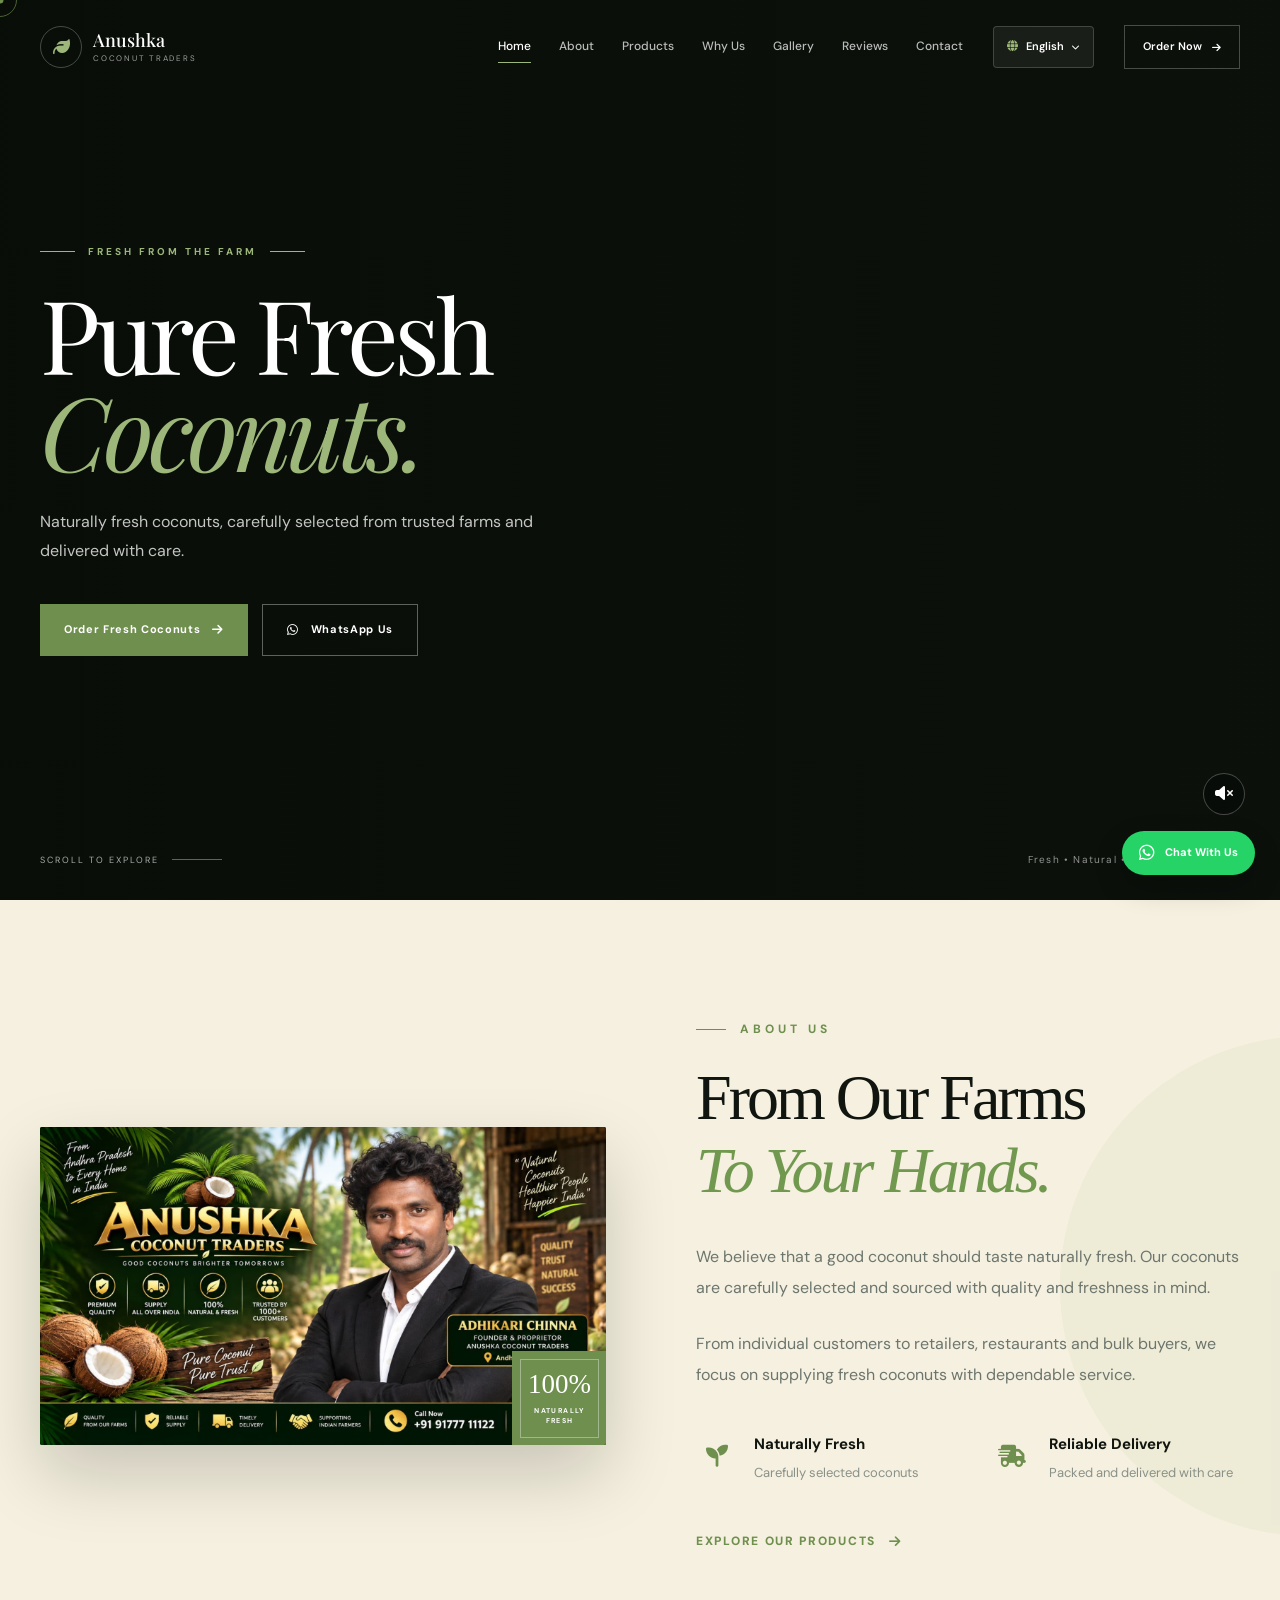
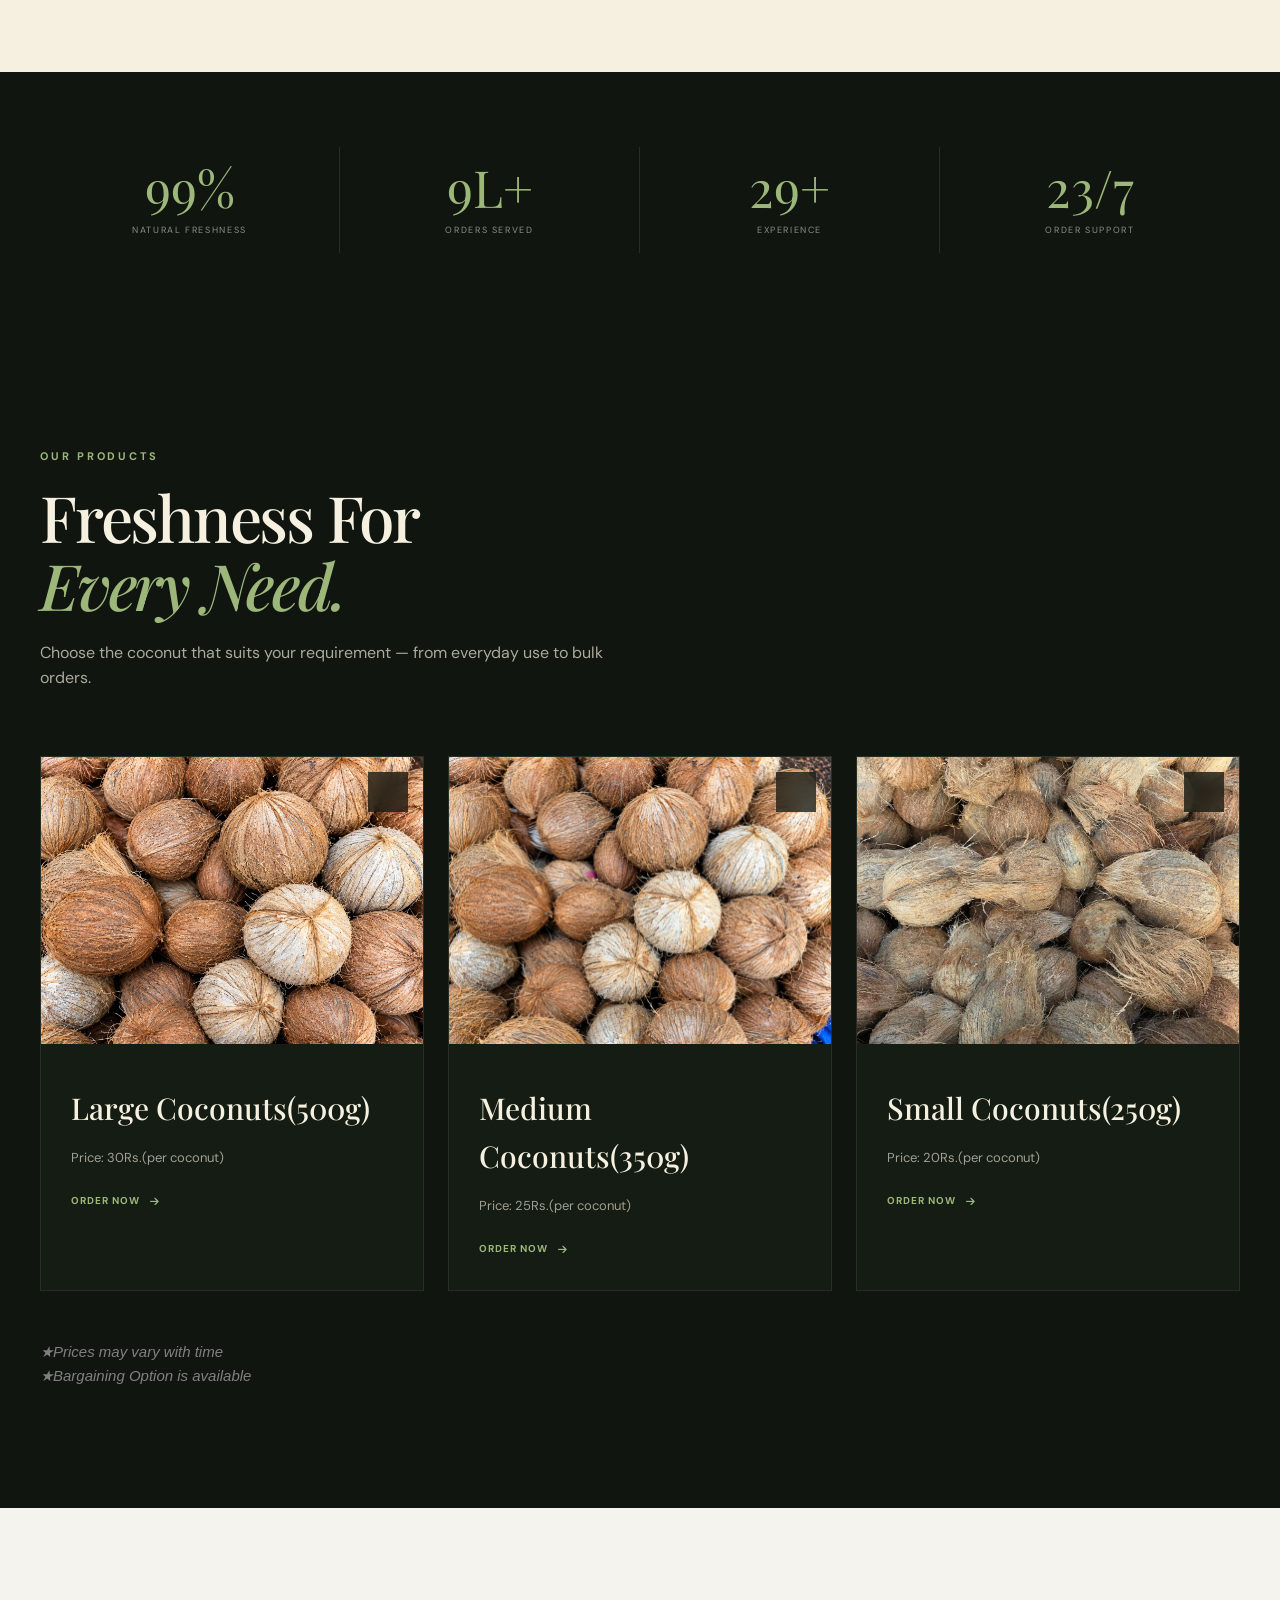
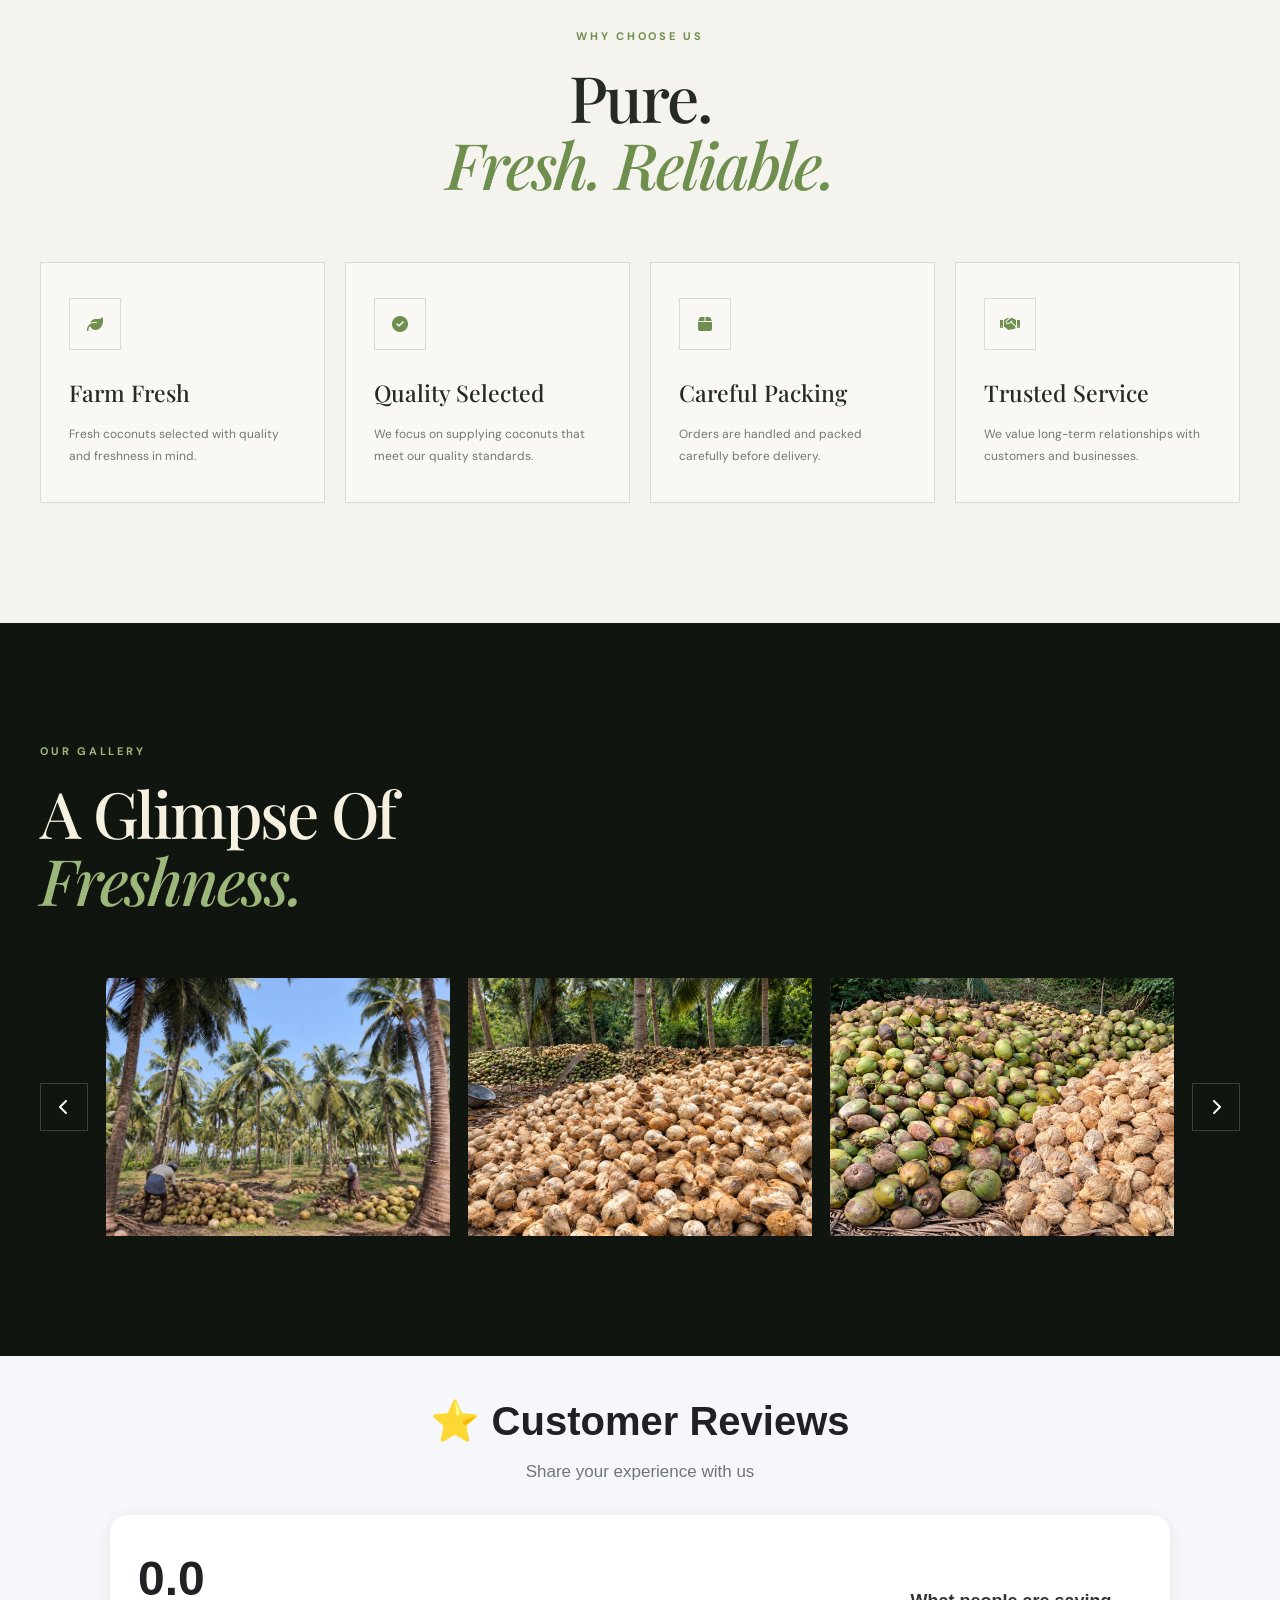
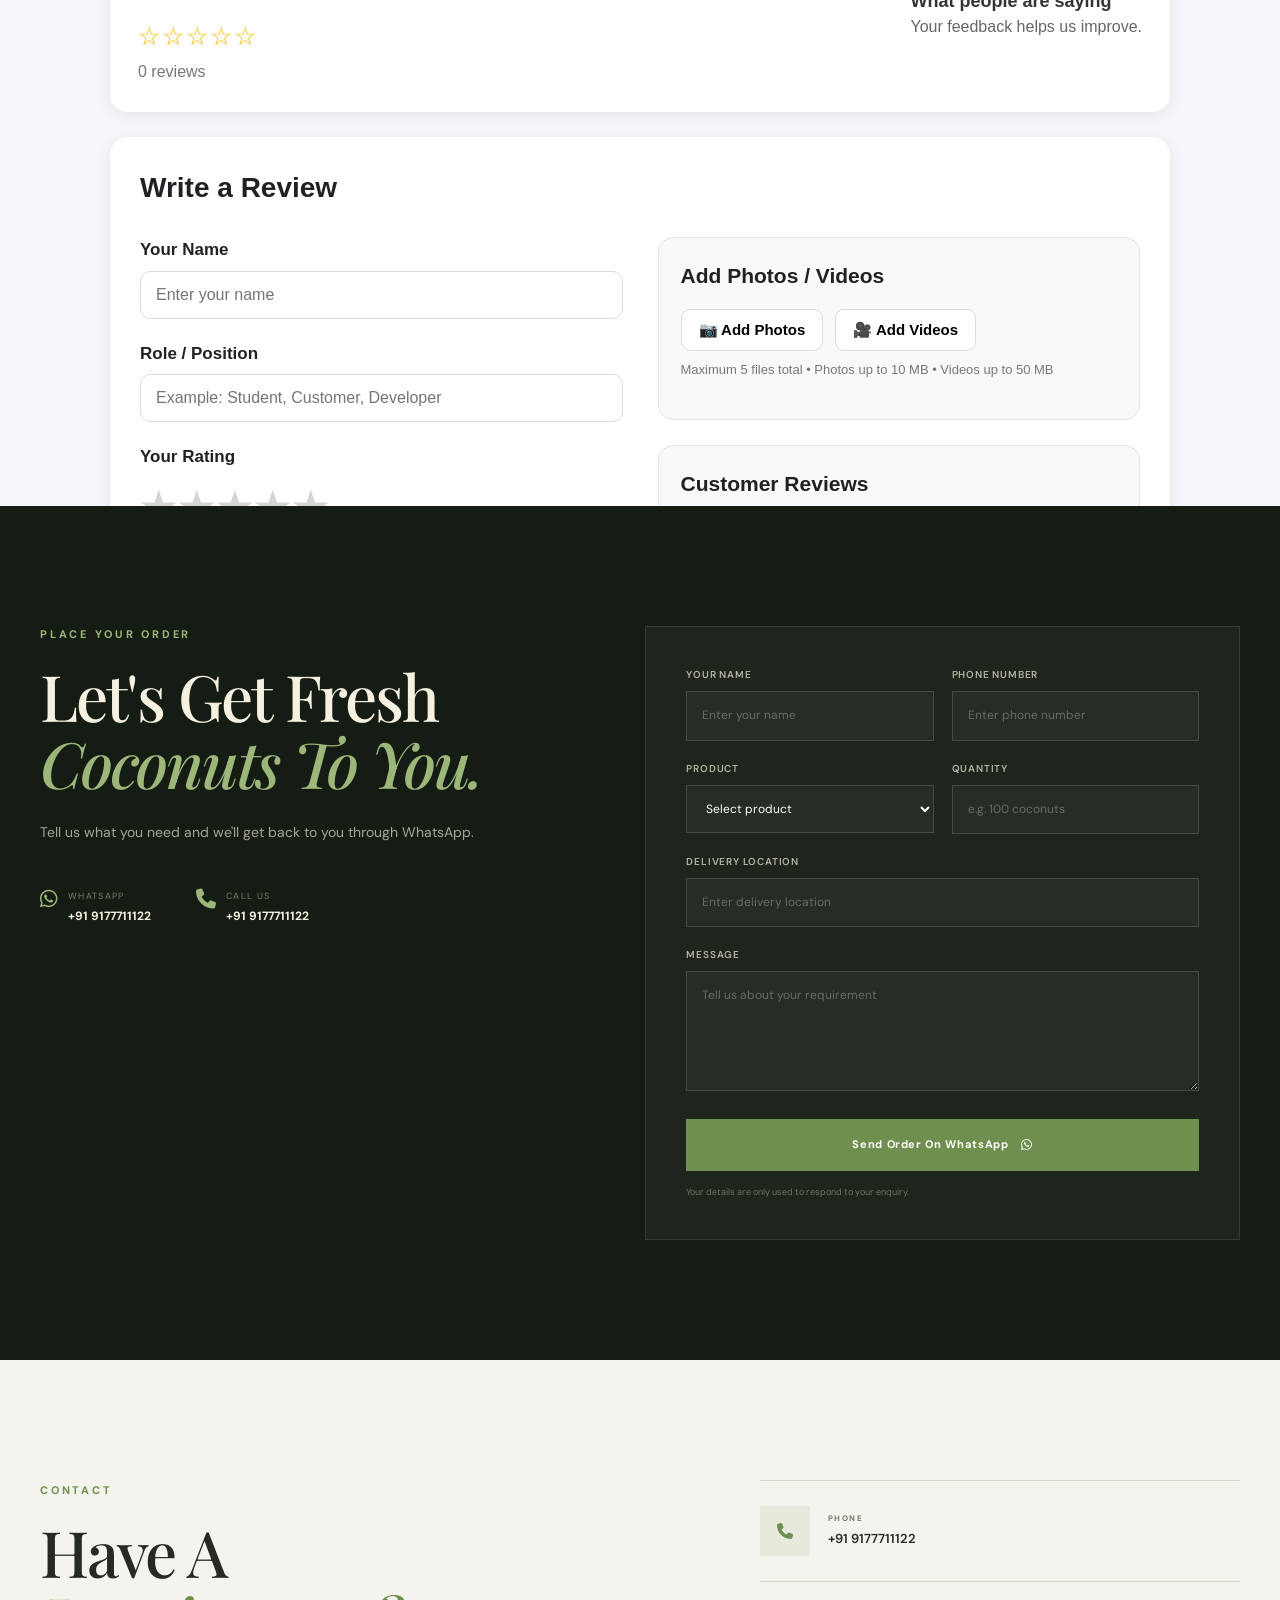
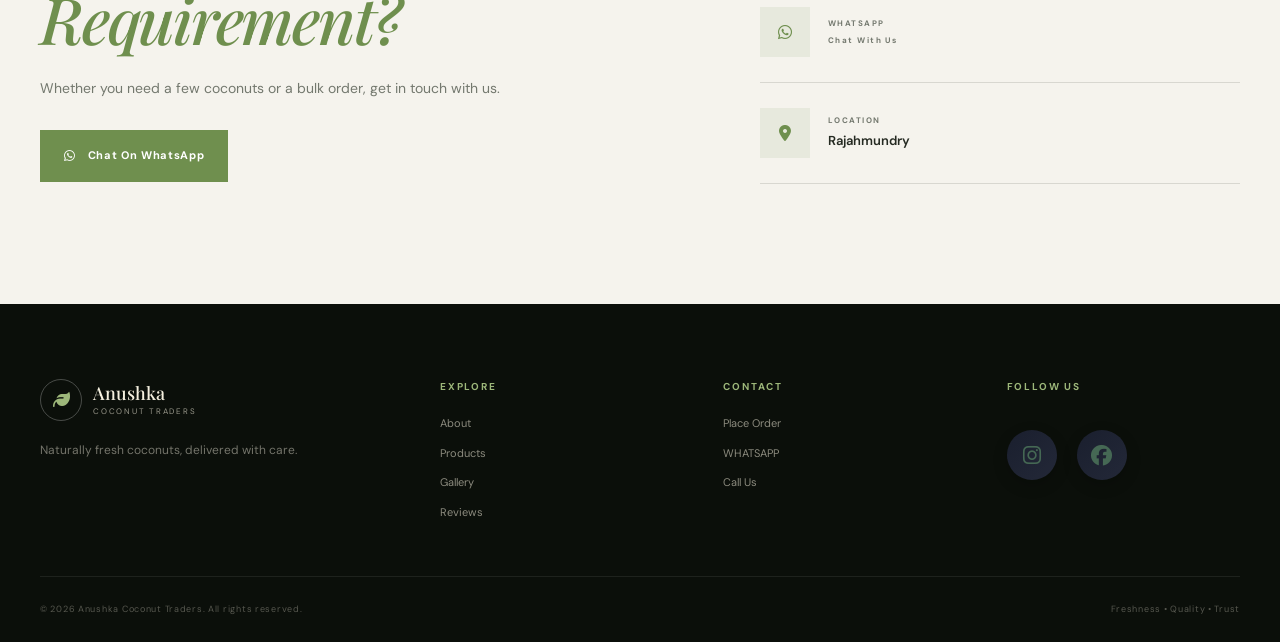
==== commit f39d7816: "Update Anushka Coconut Traders website" ====
--- a/Anushka/index.html
+++ b/Anushka/index.html
@@ -15,7 +15,7 @@
 
     <meta
         name="keywords"
-        content="Anushka Coconut Traders, fresh coconut, tender coconut, mature coconut, coconut supplier, coconut wholesale">
+        content="Anushka Coconut Traders, fresh coconut, Large Coconuts, mature coconut, coconut supplier, coconut wholesale">
 
     <title>Anushka Coconut Traders | Naturally Fresh</title>
 
@@ -961,8 +961,8 @@
                 <div class="product-image">
 
                     <img
-                        src="assets/images/coconut-2.jpg"
-                        alt="Fresh tender coconut">
+                        src="coconut_large.jpeg"
+                        alt="Fresh Large Coconuts">
 
                     <span class="product-number">
                         01
@@ -978,20 +978,19 @@
                         class="product-type"
                         data-i18n="product_1_type">
 
-                        PREMIUM
+                        
 
                     </p>
 
 
                     <h3 data-i18n="product_1_title">
-                        Tender Coconut
+                        Large Coconuts (500g)
                     </h3>
 
 
                     <p data-i18n="product_1_text">
 
-                        Naturally refreshing tender
-                        coconuts with delicious coconut water.
+                        Price-30 Rs. per Coconut
 
                     </p>
 
@@ -1023,7 +1022,7 @@
                 <div class="product-image">
 
                     <img
-                        src="assets/images/coconut-3.jpg"
+                        src="Coconut_medium.jpeg"
                         alt="Fresh mature coconut">
 
                     <span class="product-number">
@@ -1040,20 +1039,19 @@
                         class="product-type"
                         data-i18n="product_2_type">
 
-                        FARM FRESH
+                        
 
                     </p>
 
 
                     <h3 data-i18n="product_2_title">
-                        Mature Coconut
+                        Medium Coconuts(350g)
                     </h3>
 
 
                     <p data-i18n="product_2_text">
 
-                        Fresh mature coconuts suitable
-                        for homes, shops and food businesses.
+                        Price-25 Rs. per Coconut
 
                     </p>
 
@@ -1085,7 +1083,7 @@
                 <div class="product-image">
 
                     <img
-                        src="assets/images/coconut-4.jpg"
+                        src="coconut_small.jpeg"
                         alt="Bulk coconut supply">
 
                     <span class="product-number">
@@ -1102,20 +1100,19 @@
                         class="product-type"
                         data-i18n="product_3_type">
 
-                        BUSINESS
+                       
 
                     </p>
 
 
                     <h3 data-i18n="product_3_title">
-                        Bulk Supply
+                        Small Coconuts(250g)
                     </h3>
 
 
                     <p data-i18n="product_3_text">
 
-                        Bulk coconut supply for retailers,
-                        restaurants, hotels and businesses.
+                        Price-20 Rs. per Coconut
 
                     </p>
 
@@ -1125,7 +1122,7 @@
                         class="card-link">
 
                         <span data-i18n="product_3_button">
-                            Request Quote
+                            Order Now
                         </span>
 
                         <i class="fa-solid fa-arrow-right"></i>
@@ -1137,7 +1134,8 @@
 
             </article>
 
-
+             <p class="price-note">★Prices may vary with time<br>★Bargaining Option is available</p>
+             
         </div>
 
     </div>
@@ -1352,15 +1350,13 @@
             <div class="gallery-window">
 
                 <div class="gallery-track">
-
-
                     <div
                         class="gallery-item"
-                        data-gallery-image="assets/images/coconut-1.jpg">
+                        data-gallery-image="coconut-18.jpeg">
 
                         <img
-                            src="assets/images/coconut-1.jpg"
-                            alt="Coconut farm">
+                            src="coconut-18.jpeg"
+                            alt="Coconuts">
 
                         <div class="gallery-overlay">
 
@@ -1374,14 +1370,13 @@
 
                     </div>
 
-
                     <div
                         class="gallery-item"
-                        data-gallery-image="assets/images/coconut-2.jpg">
+                        data-gallery-image="coconut-1.jpeg">
 
                         <img
-                            src="assets/images/coconut-2.jpg"
-                            alt="Tender coconut">
+                            src="coconut-1.jpeg"
+                            alt="coconut-1">
 
                         <div class="gallery-overlay">
 
@@ -1398,11 +1393,11 @@
 
                     <div
                         class="gallery-item"
-                        data-gallery-image="assets/images/coconut-3.jpg">
+                        data-gallery-image="coconut-2.jpeg">
 
                         <img
-                            src="assets/images/coconut-3.jpg"
-                            alt="Fresh coconut">
+                            src="coconut-2.jpeg"
+                            alt="Coconut-2">
 
                         <div class="gallery-overlay">
 
@@ -1419,11 +1414,11 @@
 
                     <div
                         class="gallery-item"
-                        data-gallery-image="assets/images/coconut-4.jpg">
+                        data-gallery-image="coconut-3.jpeg">
 
                         <img
-                            src="assets/images/coconut-4.jpg"
-                            alt="Coconut harvest">
+                            src="coconut-3.jpeg"
+                            alt="coconut-3">
 
                         <div class="gallery-overlay">
 
@@ -1440,11 +1435,11 @@
 
                     <div
                         class="gallery-item"
-                        data-gallery-image="assets/images/coconut-5.jpg">
+                        data-gallery-image="coconut-4.jpeg">
 
                         <img
-                            src="assets/images/coconut-5.jpg"
-                            alt="Coconuts">
+                            src="coconut-4.jpeg"
+                            alt="coconut-4">
 
                         <div class="gallery-overlay">
 
@@ -1461,11 +1456,11 @@
 
                     <div
                         class="gallery-item"
-                        data-gallery-image="assets/images/coconut-6.jpg">
+                        data-gallery-image="coconut-5.jpeg">
 
                         <img
-                            src="assets/images/coconut-6.jpg"
-                            alt="Coconut farm">
+                            src="coconut-5.jpeg"
+                            alt="Coconut harvest">
 
                         <div class="gallery-overlay">
 
@@ -1482,11 +1477,11 @@
 
                     <div
                         class="gallery-item"
-                        data-gallery-image="assets/images/coconut-7.jpg">
+                        data-gallery-image="coconut-6.jpeg">
 
                         <img
-                            src="assets/images/coconut-7.jpg"
-                            alt="Coconut packing">
+                            src="coconut-6.jpeg"
+                            alt="Coconuts">
 
                         <div class="gallery-overlay">
 
@@ -1503,11 +1498,194 @@
 
                     <div
                         class="gallery-item"
-                        data-gallery-image="assets/images/coconut-8.jpg">
+                        data-gallery-image="coconut-8.jpeg">
 
                         <img
-                            src="assets/images/coconut-8.jpg"
+                            src="coconut-8.jpeg"
+                            alt="Coconut packing">
+
+                        <div class="gallery-overlay">
+
+                            <span data-i18n="gallery_view">
+                                View
+                            </span>
+
+                            <i class="fa-solid fa-expand"></i>
+
+                        </div>
+
+                    </div>
+
+                    <div
+                        class="gallery-item"
+                        data-gallery-image="coconut-9.png">
+
+                        <img
+                            src="coconut-9.png"
+                            alt="Coconut packing">
+
+                        <div class="gallery-overlay">
+
+                            <span data-i18n="gallery_view">
+                                View
+                            </span>
+
+                            <i class="fa-solid fa-expand"></i>
+
+                        </div>
+
+                    </div>
+
+
+                    <div
+                        class="gallery-item"
+                        data-gallery-image="coconut-10.png">
+
+                        <img
+                            src="coconut-10.png"
                             alt="Fresh coconuts">
+
+                        <div class="gallery-overlay">
+
+                            <span data-i18n="gallery_view">
+                                View
+                            </span>
+
+                            <i class="fa-solid fa-expand"></i>
+
+                        </div>
+
+                    </div>
+
+                    <div
+                        class="gallery-item"
+                        data-gallery-image="coconut-11.png">
+
+                        <img
+                            src="coconut-11.png"
+                            alt="Coconut packing">
+
+                        <div class="gallery-overlay">
+
+                            <span data-i18n="gallery_view">
+                                View
+                            </span>
+
+                            <i class="fa-solid fa-expand"></i>
+
+                        </div>
+
+                    </div>
+
+                    <div
+                        class="gallery-item"
+                        data-gallery-image="coconut-12.png">
+
+                        <img
+                            src="coconut-12.png"
+                            alt="Fresh coconuts">
+
+                        <div class="gallery-overlay">
+
+                            <span data-i18n="gallery_view">
+                                View
+                            </span>
+
+                            <i class="fa-solid fa-expand"></i>
+
+                        </div>
+
+                    </div>
+
+                    <div
+                        class="gallery-item"
+                        data-gallery-image="coconut-13.png">
+
+                        <img
+                            src="coconut-13.png"
+                            alt="Fresh coconuts">
+
+                        <div class="gallery-overlay">
+
+                            <span data-i18n="gallery_view">
+                                View
+                            </span>
+
+                            <i class="fa-solid fa-expand"></i>
+
+                        </div>
+
+                    </div>
+
+                    <div
+                        class="gallery-item"
+                        data-gallery-image="coconut-14.1.jpeg">
+
+                        <img
+                            src="coconut-14.1.jpeg"
+                            alt="Fresh coconuts">
+
+                        <div class="gallery-overlay">
+
+                            <span data-i18n="gallery_view">
+                                View
+                            </span>
+
+                            <i class="fa-solid fa-expand"></i>
+
+                        </div>
+
+                    </div>
+                    <div
+                        class="gallery-item"
+                        data-gallery-image="coconut-17.1.jpeg">
+
+                        <img
+                            src="coconut-17.1.jpeg"
+                            alt="Coconuts">
+
+                        <div class="gallery-overlay">
+
+                            <span data-i18n="gallery_view">
+                                View
+                            </span>
+
+                            <i class="fa-solid fa-expand"></i>
+
+                        </div>
+
+                    </div>
+
+
+
+
+                    <div
+                        class="gallery-item"
+                        data-gallery-image="coconut-15.1.jpeg">
+
+                        <img
+                            src="coconut-15.1.jpeg"
+                            alt="Fresh coconuts">
+
+                        <div class="gallery-overlay">
+
+                            <span data-i18n="gallery_view">
+                                View
+                            </span>
+
+                            <i class="fa-solid fa-expand"></i>
+
+                        </div>
+
+                    </div>
+
+                    <div
+                        class="gallery-item"
+                        data-gallery-image="coconut-16.1.jpeg">
+
+                        <img
+                            src="coconut-16.1.jpeg"
+                            alt="Coconuts">
 
                         <div class="gallery-overlay">
 
@@ -1813,10 +1991,10 @@
 
 
                             <option
-                                value="Tender Coconut"
+                                value="Large Coconuts"
                                 data-i18n-option="form_tender">
 
-                                Tender Coconut
+                                Large Coconuts
 
                             </option>
 
@@ -2274,6 +2452,27 @@
 
             </div>
 
+            <!-- Follow Us -->
+
+            <div class="footer-links">
+
+
+                <h4 data-i18n="nav_follow">
+                    Follow Us
+                </h4>
+
+                <div class="social-icons">
+                  <a href="https://www.instagram.com/adikari_chinna?utm_source=qr&stkn=ZG9vMmdzOGQwMGQy"><i class="fab fa-instagram"></i></a>
+                  <a href="https://www.facebook.com/share/1EHBV7E45V/"><i class="fab fa-facebook"></i></a>
+                  
+                </div>
+                
+
+
+            </div>
+            
+
+
 
         </div>
 
--- a/Anushka/style.css
+++ b/Anushka/style.css
@@ -2849,6 +2849,15 @@
 
 }
 
+.price-note {
+    color: gray;
+    font-family: "DM Sans", sans-serif;
+    font-size: 15px;
+    font-style: italic;
+    margin-top: 25px;
+   
+    text-align: left;
+}
 
 .card-link {
 
@@ -4069,16 +4078,17 @@
 .footer-grid {
 
     display:
-        grid;
+        grid ;
 
     grid-template-columns:
-        1.5fr 1fr 1fr;
+        1.5fr 1fr 1fr 1fr ;
 
     gap:
-        80px;
+        50px ;
 
     padding-bottom:
         55px;
+    
 
 }
 
@@ -5041,20 +5051,13 @@
     .footer-grid {
 
         grid-template-columns:
-            1fr 1fr;
+            1.5fr 1fr 1fr 1fr;
 
         gap:
             45px;
 
     }
 
-
-    .footer-brand {
-
-        grid-column:
-            1 / -1;
-
-    }
 
 
     .footer-bottom {
@@ -5261,4 +5264,47 @@
 
     }
 
+}
+.social-icons {
+    display: flex;
+    gap: 20px;
+    margin-top: 15px;
+    opacity: 1;
+    transform: translateY(0);
+    animation: fadeInUp 1s ease forwards 1.1s;
+}
+.social-icons a{
+    width: 50px;
+    height: 50px;
+    border-radius: 50%;
+    display: flex;
+    align-items: center;
+    justify-content: center;
+    background: linear-gradient(135deg,#1a1f2e 0%, #232838 100%);
+    color:#456854;
+    font-size: 1.3rem;
+    transition: all 0.3s ease;
+    box-shadow: 0 5px 15px rgba(0, 0, 0, 0.2);
+    position: relative;
+    overflow: hidden;
+}
+.social-icons a:hover {
+    transform: translateY(-5px);
+    color: #a3afd4;
+    box-shadow: 0 8px 20px rgba(50, 218, 108, 0.3);
+}
+.social-icons a::before{
+    content: "";
+    position: absolute;
+    top: 0;
+    left: 0;
+    width: 100%;
+    height: 100%;
+    background:  rgba(122, 239, 5, 0.25);
+    opacity: 0;
+    transition: 0.3s;
+    z-index: -1;
+}
+.social-icons a:hover::before {
+    opacity: 1;
 }
